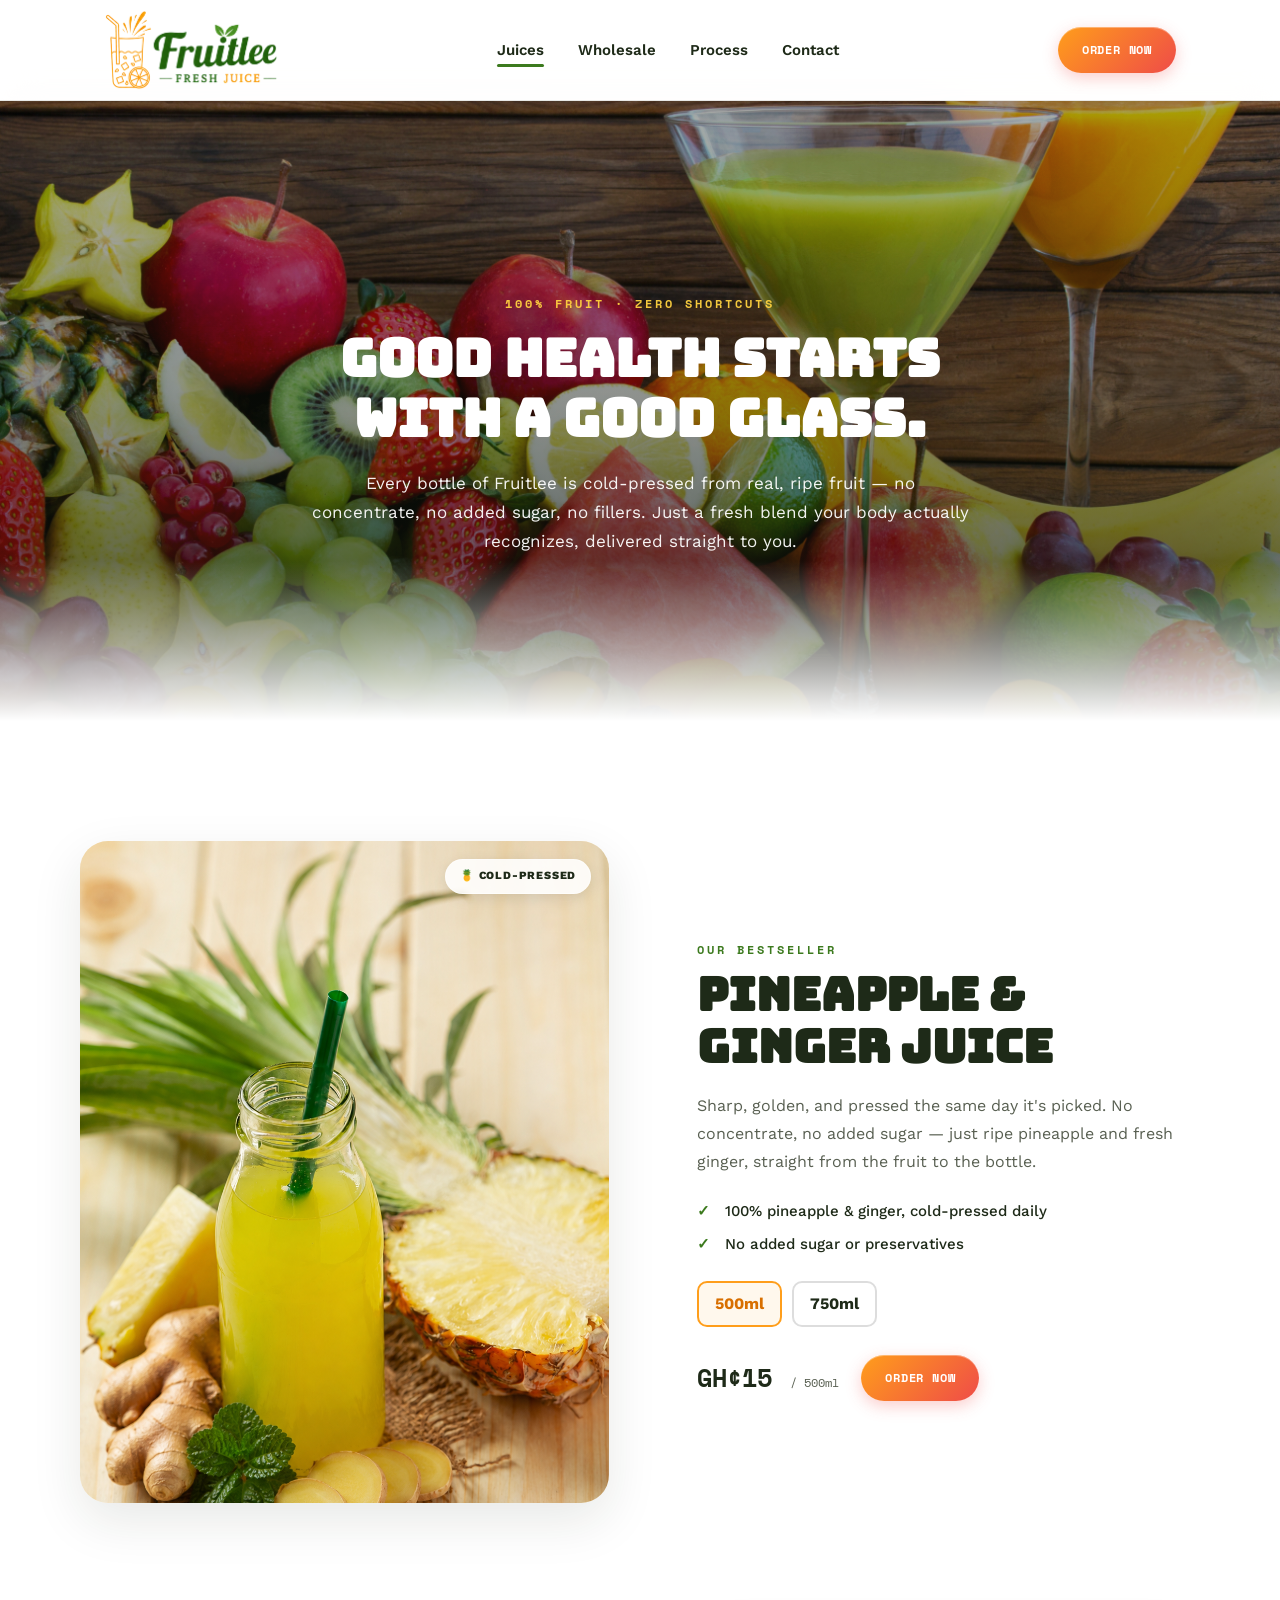
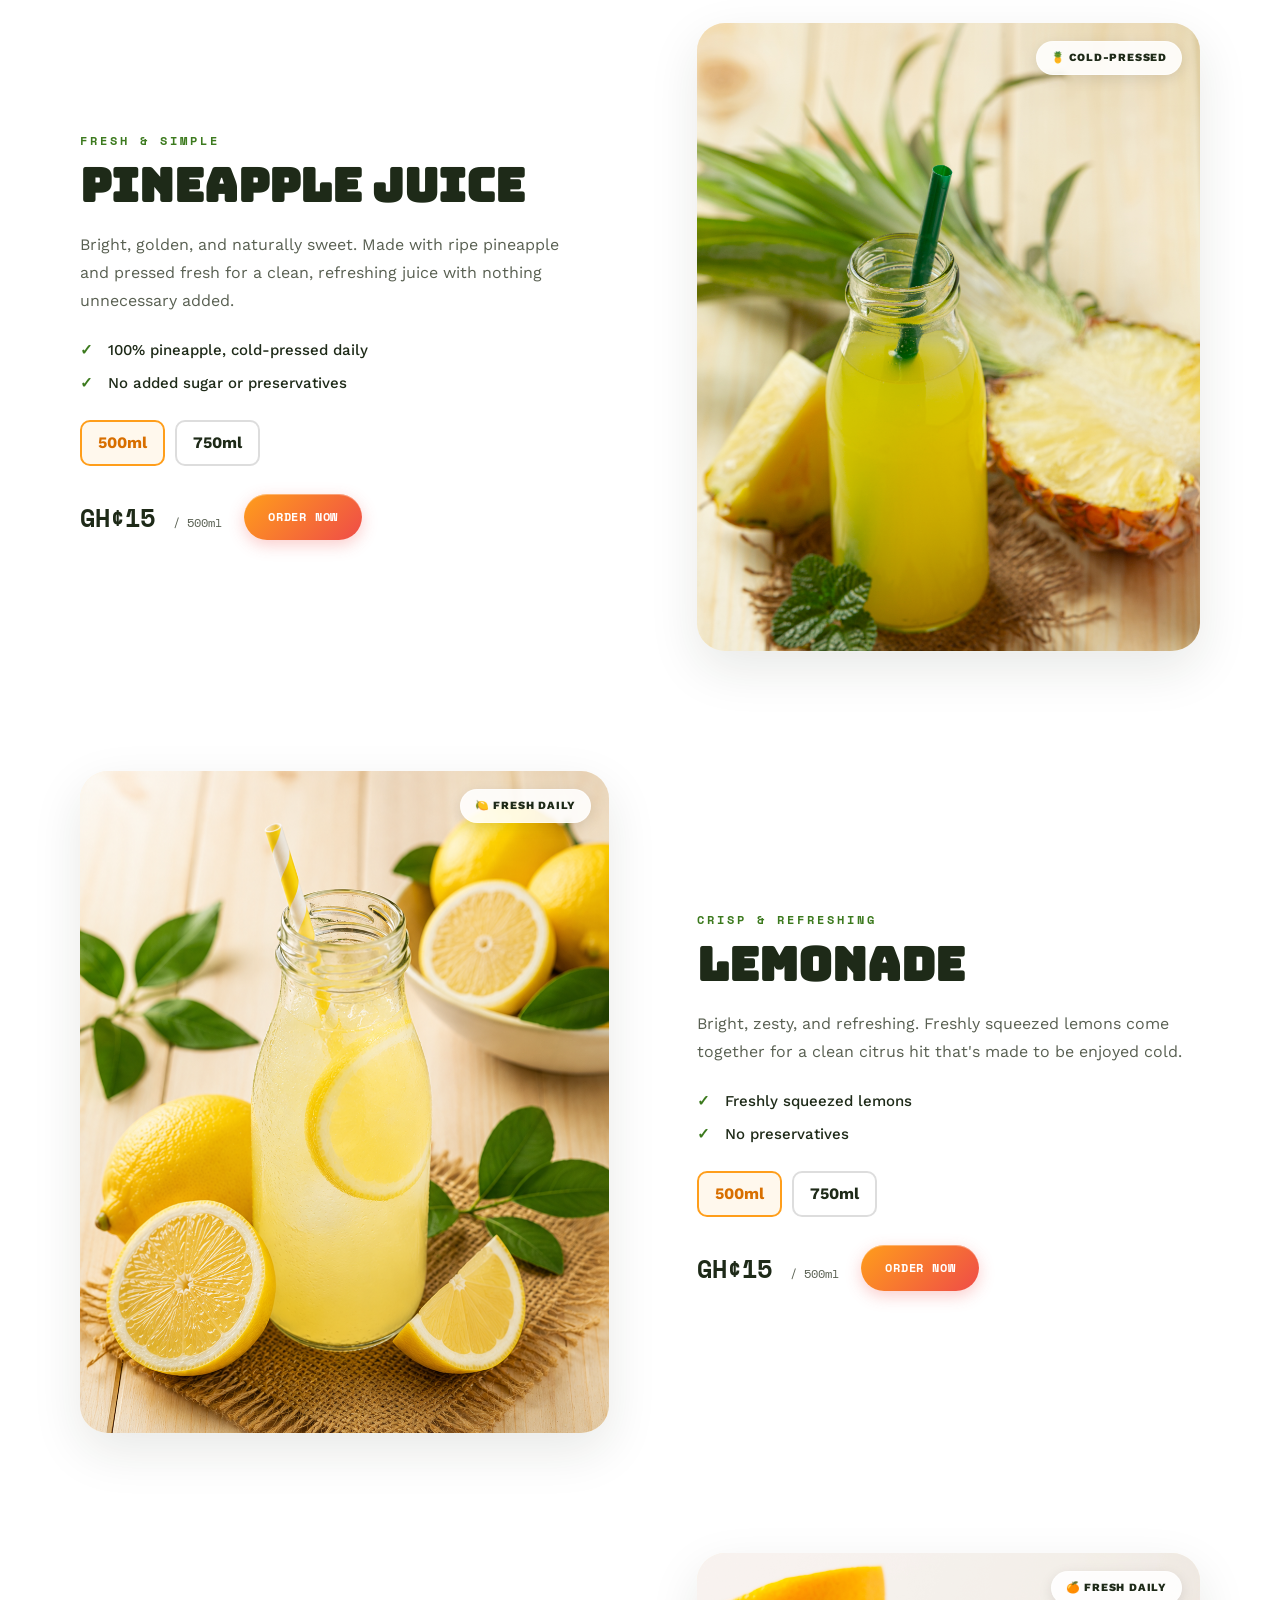
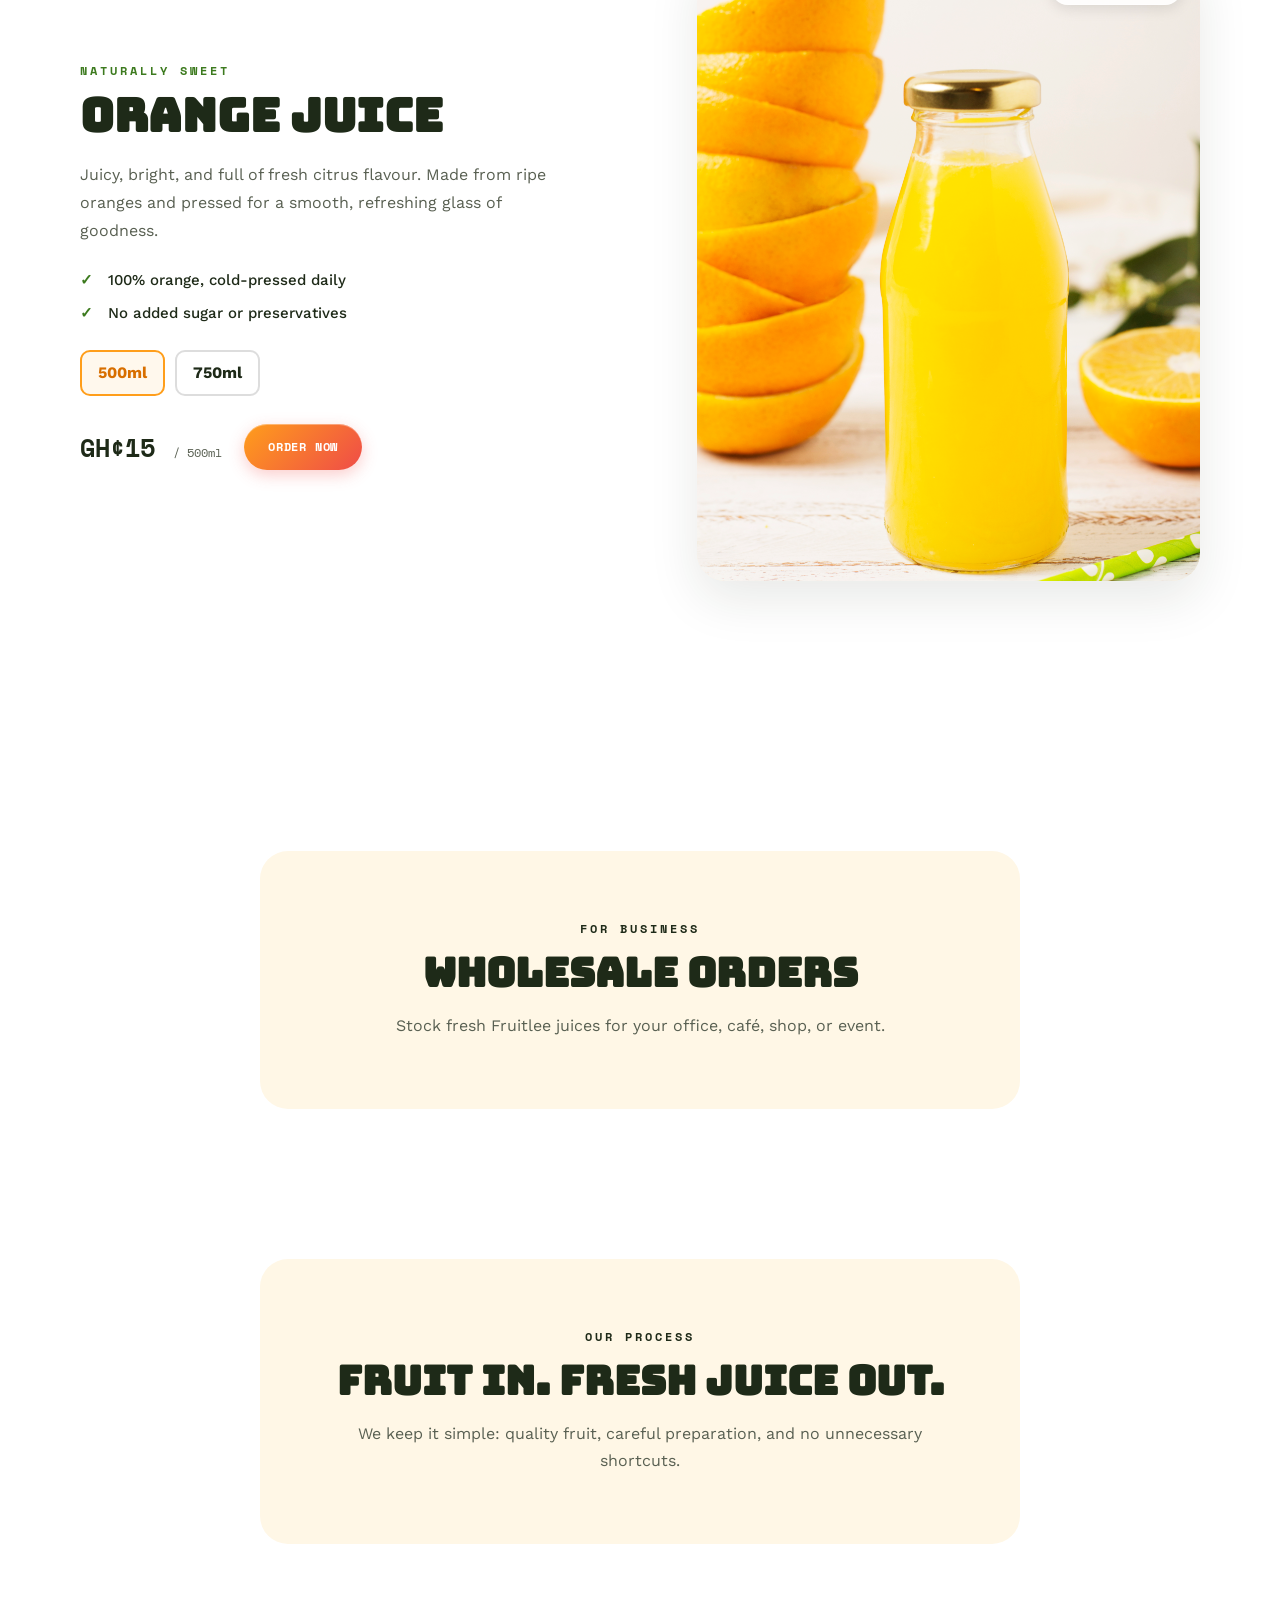
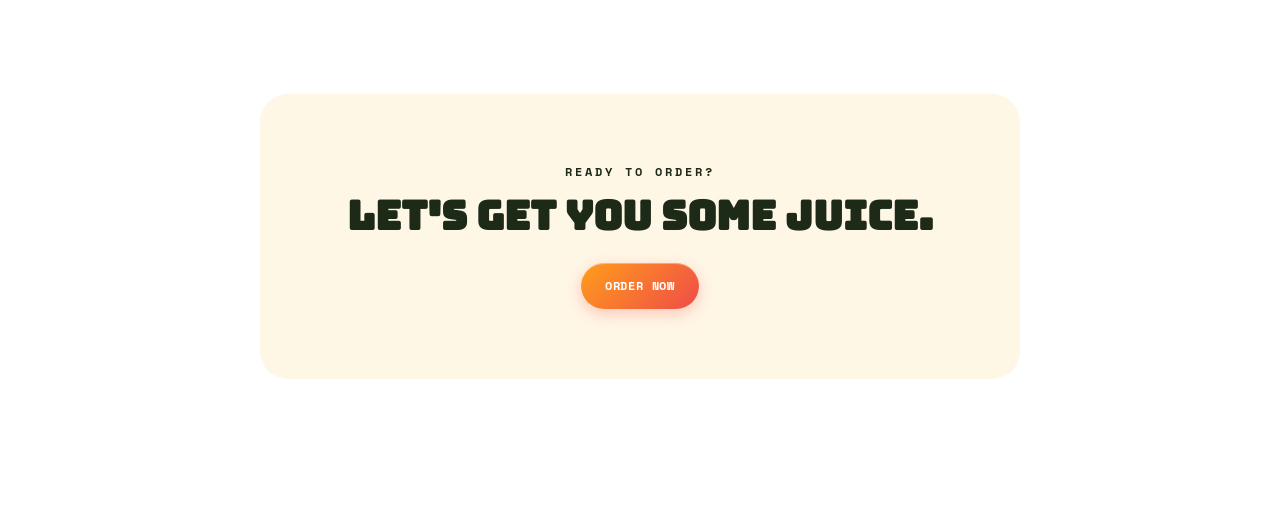
==== index.html @ a2b44c3c "Updated logo" ====
<!doctype html>
<html lang="en">
  <head>
    <meta charset="UTF-8" />
    <meta name="viewport" content="width=device-width, initial-scale=1.0" />
    <meta
      name="description"
      content="Fruitlee — fresh, cold-pressed fruit juices."
    />
    <title>Fruitlee Beverages LTD</title>

    <link rel="preconnect" href="https://fonts.googleapis.com" />
    <link rel="preconnect" href="https://fonts.gstatic.com" crossorigin />
    <link
      href="https://fonts.googleapis.com/css2?family=Bungee&family=Space+Mono:wght@400;700&family=Work+Sans:wght@400;500;600;700;800&display=swap"
      rel="stylesheet"
    />
    <link rel="stylesheet" href="css/styles.css" />
  </head>

  <body>
    <!-- Intro -->
    <div class="welcome-overlay" id="welcomeOverlay" aria-hidden="true">
      <div class="welcome-logo-wrap">
        <img src="IMAGES/fruitlee-logo.png" alt="Fruitlee" />
      </div>
    </div>

    <!-- Header -->
    <header class="site-header" id="siteHeader">
      <nav class="nav" aria-label="Main navigation">
        <a class="logo" href="/" aria-label="Fruitlee home">
          <img
            class="logo-img"
            src="IMAGES/fruitlee-logo.png"
            alt="Fruitlee"
          />
        </a>

        <div class="nav-links" id="navLinks">
          <a href="#juices" class="current">Juices</a>
          <a href="#wholesale">Wholesale</a>
          <a href="#process">Process</a>
          <a href="#contact">Contact</a>
        </div>

        <div class="nav-right">
          <button
            class="hamburger"
            id="hamburgerBtn"
            type="button"
            aria-label="Toggle menu"
            aria-controls="navLinks"
            aria-expanded="false"
          >
            <span></span>
            <span></span>
            <span></span>
          </button>

          <a href="#contact" class="btn">Order Now</a>
        </div>
      </nav>
    </header>

    <main>
      <!-- Hero -->
      <section class="hero" id="juices">
        <div class="hero-inner">
          <p class="eyebrow">100% Fruit · Zero Shortcuts</p>
          <h1>Good health starts with a good glass.</h1>
          <p>
            Every bottle of Fruitlee is cold-pressed from real, ripe fruit — no
            concentrate, no added sugar, no fillers. Just a fresh blend your
            body actually recognizes, delivered straight to you.
          </p>
        </div>
      </section>

      <!-- Products -->
      <section class="products" aria-label="Our juices">
        <article class="product-section">
          <div class="image-container">
            <span class="badge-coldpressed">🍍 COLD-PRESSED</span>
            <img
              src="IMAGES/Pineapple Ginger.png"
              alt="Pineapple and ginger juice"
            />
          </div>

          <div class="feature-text">
            <p class="eyebrow">Our Bestseller</p>
            <h2>Pineapple &amp; Ginger Juice</h2>
            <p class="desc">
              Sharp, golden, and pressed the same day it's picked. No
              concentrate, no added sugar — just ripe pineapple and fresh
              ginger, straight from the fruit to the bottle.
            </p>

            <ul class="feature-list">
              <li>100% pineapple &amp; ginger, cold-pressed daily</li>
              <li>No added sugar or preservatives</li>
            </ul>

            <div
              class="variant-selector"
              role="group"
              aria-label="Pineapple and ginger size"
            >
              <button
                class="size-btn active"
                type="button"
                data-size="500ml"
                aria-pressed="true"
              >
                500ml
              </button>
              <button
                class="size-btn"
                type="button"
                data-size="750ml"
                aria-pressed="false"
              >
                750ml
              </button>
            </div>

            <div class="feature-price-row">
              <p class="feature-price">GH₵15 <span>/ 500ml</span></p>
              <a href="#contact" class="btn">Order Now</a>
            </div>
          </div>
        </article>

        <article class="product-section product-section--reverse">
          <div class="image-container">
            <span class="badge-coldpressed">🍍 COLD-PRESSED</span>
            <img src="IMAGES/pineapple juice.jpg" alt="Fresh pineapple juice" />
          </div>

          <div class="feature-text">
            <p class="eyebrow">Fresh &amp; Simple</p>
            <h2>Pineapple Juice</h2>
            <p class="desc">
              Bright, golden, and naturally sweet. Made with ripe pineapple and
              pressed fresh for a clean, refreshing juice with nothing
              unnecessary added.
            </p>

            <ul class="feature-list">
              <li>100% pineapple, cold-pressed daily</li>
              <li>No added sugar or preservatives</li>
            </ul>

            <div
              class="variant-selector"
              role="group"
              aria-label="Pineapple juice size"
            >
              <button
                class="size-btn active"
                type="button"
                data-size="500ml"
                aria-pressed="true"
              >
                500ml
              </button>
              <button
                class="size-btn"
                type="button"
                data-size="750ml"
                aria-pressed="false"
              >
                750ml
              </button>
            </div>

            <div class="feature-price-row">
              <p class="feature-price">GH₵15 <span>/ 500ml</span></p>
              <a href="#contact" class="btn">Order Now</a>
            </div>
          </div>
        </article>

        <article class="product-section">
          <div class="image-container">
            <span class="badge-coldpressed">🍋 FRESH DAILY</span>
            <img src="IMAGES/lemon.png" alt="Fresh lemonade" />
          </div>

          <div class="feature-text">
            <p class="eyebrow">Crisp &amp; Refreshing</p>
            <h2>Lemonade</h2>
            <p class="desc">
              Bright, zesty, and refreshing. Freshly squeezed lemons come
              together for a clean citrus hit that's made to be enjoyed cold.
            </p>

            <ul class="feature-list">
              <li>Freshly squeezed lemons</li>
              <li>No preservatives</li>
            </ul>

            <div
              class="variant-selector"
              role="group"
              aria-label="Lemonade size"
            >
              <button
                class="size-btn active"
                type="button"
                data-size="500ml"
                aria-pressed="true"
              >
                500ml
              </button>
              <button
                class="size-btn"
                type="button"
                data-size="750ml"
                aria-pressed="false"
              >
                750ml
              </button>
            </div>

            <div class="feature-price-row">
              <p class="feature-price">GH₵15 <span>/ 500ml</span></p>
              <a href="#contact" class="btn">Order Now</a>
            </div>
          </div>
        </article>

        <article class="product-section product-section--reverse">
          <div class="image-container">
            <span class="badge-coldpressed">🍊 FRESH DAILY</span>
            <img src="IMAGES/orange juice.jpg" alt="Fresh orange juice" />
          </div>

          <div class="feature-text">
            <p class="eyebrow">Naturally Sweet</p>
            <h2>Orange Juice</h2>
            <p class="desc">
              Juicy, bright, and full of fresh citrus flavour. Made from ripe
              oranges and pressed for a smooth, refreshing glass of goodness.
            </p>

            <ul class="feature-list">
              <li>100% orange, cold-pressed daily</li>
              <li>No added sugar or preservatives</li>
            </ul>

            <div
              class="variant-selector"
              role="group"
              aria-label="Orange juice size"
            >
              <button
                class="size-btn active"
                type="button"
                data-size="500ml"
                aria-pressed="true"
              >
                500ml
              </button>
              <button
                class="size-btn"
                type="button"
                data-size="750ml"
                aria-pressed="false"
              >
                750ml
              </button>
            </div>

            <div class="feature-price-row">
              <p class="feature-price">GH₵15 <span>/ 500ml</span></p>
              <a href="#contact" class="btn">Order Now</a>
            </div>
          </div>
        </article>
      </section>

      <section class="simple-section" id="wholesale">
        <p class="eyebrow">For Business</p>
        <h2>Wholesale orders</h2>
        <p>
          Stock fresh Fruitlee juices for your office, café, shop, or event.
        </p>
      </section>

      <section class="simple-section" id="process">
        <p class="eyebrow">Our Process</p>
        <h2>Fruit in. Fresh juice out.</h2>
        <p>
          We keep it simple: quality fruit, careful preparation, and no
          unnecessary shortcuts.
        </p>
      </section>

      <section class="simple-section" id="contact">
        <p class="eyebrow">Ready to order?</p>
        <h2>Let's get you some juice.</h2>
        <a href="#" class="btn">Order Now</a>
      </section>
    </main>

    <script>
      (() => {
        const overlay = document.getElementById("welcomeOverlay");
        const header = document.getElementById("siteHeader");
        const hamburgerBtn = document.getElementById("hamburgerBtn");
        const navLinks = document.getElementById("navLinks");

        // Remove the intro overlay after its exit animation.
        overlay?.addEventListener("animationend", (event) => {
          if (event.animationName === "welcomeOverlayOut") {
            overlay.remove();
          }
        });

        // Header behaviour.
        const updateHeader = () => {
          const scrolled = window.scrollY > 8;
          header.classList.toggle("scrolled", scrolled);

          if (window.innerWidth <= 820) {
            const fadeDistance = 180;
            const minOpacity = 0.25;
            const ratio = Math.min(window.scrollY / fadeDistance, 1);
            header.style.opacity = String(1 - ratio * (1 - minOpacity));
          } else {
            header.style.opacity = "";
          }
        };

        window.addEventListener("scroll", updateHeader, { passive: true });
        window.addEventListener("resize", updateHeader);
        updateHeader();

        // Mobile navigation.
        hamburgerBtn?.addEventListener("click", () => {
          const isOpen = navLinks.classList.toggle("open");
          hamburgerBtn.classList.toggle("open", isOpen);
          hamburgerBtn.setAttribute("aria-expanded", String(isOpen));
        });

        navLinks?.querySelectorAll("a").forEach((link) => {
          link.addEventListener("click", () => {
            navLinks.classList.remove("open");
            hamburgerBtn.classList.remove("open");
            hamburgerBtn.setAttribute("aria-expanded", "false");
          });
        });

        // Size selectors work independently for each product.
        document.querySelectorAll(".product-section").forEach((product) => {
          const buttons = product.querySelectorAll(".size-btn");

          buttons.forEach((button) => {
            button.addEventListener("click", () => {
              buttons.forEach((item) => {
                item.classList.remove("active");
                item.setAttribute("aria-pressed", "false");
              });

              button.classList.add("active");
              button.setAttribute("aria-pressed", "true");
            });
          });
        });
      })();
    </script>
  </body>
</html>
---- css/styles.css ----
:root {
  --paper: #fff7e6;
  --ink: #1e2a18;
  --mango: #ff9e1b;
  --pineapple: #ffd23f;
  --watermelon: #ef4c48;
  --leaf: #3c7a1e;
  --cream: #fffdf7;
  --muted: #596052;
  --border: rgba(30, 42, 24, 0.1);
  --shadow: 0 18px 50px rgba(30, 42, 24, 0.1);
  --radius: 28px;
  --content-width: 1120px;
}

* {
  box-sizing: border-box;
  margin: 0;
  padding: 0;
}

html {
  scroll-behavior: smooth;
  scroll-padding-top: 90px;
}

body {
  min-width: 320px;
  font-family: "Work Sans", sans-serif;
  background: #fff;
  color: var(--ink);
  line-height: 1.5;
}

body,
button {
  -webkit-font-smoothing: antialiased;
}

img {
  max-width: 100%;
}

a {
  color: inherit;
  text-decoration: none;
}

button {
  font: inherit;
}

:focus-visible {
  outline: 3px solid var(--mango);
  outline-offset: 4px;
}

/* ---------- Header ---------- */

.site-header {
  position: sticky;
  top: 0;
  z-index: 50;
  background: rgba(255, 255, 255, 0.72);
  backdrop-filter: blur(20px) saturate(180%);
  -webkit-backdrop-filter: blur(20px) saturate(180%);
  border-bottom: 1px solid var(--border);
  box-shadow: 0 1px 20px rgba(30, 42, 24, 0.05);
  transition:
    background 0.3s ease,
    box-shadow 0.3s ease,
    opacity 0.25s ease;
}

.site-header.scrolled {
  background: rgba(255, 255, 255, 0.9);
  box-shadow: 0 6px 30px rgba(30, 42, 24, 0.1);
}

.nav {
  position: relative;
  display: flex;
  align-items: center;
  justify-content: space-between;
  width: min(100%, var(--content-width));
  min-height: 84px;
  margin: 0 auto;
  padding: 10px 24px;
}

.logo {
  display: flex;
  align-items: center;
  flex-shrink: 0;
}

.logo-img {
  display: block;
  width: auto;
  height: clamp(52px, 9vw, 80px);
}

.nav-links {
  display: flex;
  align-items: center;
  gap: 34px;
  font-size: 15px;
  font-weight: 600;
}

.nav-links a {
  position: relative;
  padding: 8px 0;
}

.nav-links a::after {
  content: "";
  position: absolute;
  right: 0;
  bottom: 2px;
  left: 0;
  width: 0;
  height: 3px;
  margin: auto;
  background: var(--mango);
  border-radius: 99px;
  transition: width 0.2s ease;
}

.nav-links a:hover::after,
.nav-links a.current::after {
  width: 100%;
}

.nav-links a.current::after {
  background: var(--leaf);
}

.nav-right {
  display: flex;
  align-items: center;
  gap: 16px;
}

/* ---------- Buttons ---------- */

.btn {
  display: inline-flex;
  align-items: center;
  justify-content: center;
  min-height: 46px;
  padding: 12px 24px;
  border: 0;
  border-radius: 999px;
  background: linear-gradient(135deg, var(--mango), var(--watermelon));
  color: #fff;
  font-family: "Space Mono", monospace;
  font-size: 12px;
  font-weight: 700;
  letter-spacing: 0.8px;
  text-transform: uppercase;
  box-shadow:
    0 5px 16px rgba(239, 76, 72, 0.28),
    inset 0 1px 0 rgba(255, 255, 255, 0.35);
  cursor: pointer;
  transition:
    transform 0.18s ease,
    box-shadow 0.18s ease,
    filter 0.18s ease;
}

.btn:hover {
  transform: translateY(-2px);
  box-shadow:
    0 9px 24px rgba(239, 76, 72, 0.35),
    inset 0 1px 0 rgba(255, 255, 255, 0.4);
  filter: brightness(1.04);
}

.btn:active {
  transform: translateY(0);
}

/* ---------- Hamburger ---------- */

.hamburger {
  display: none;
  width: 42px;
  height: 42px;
  align-items: center;
  justify-content: center;
  flex-direction: column;
  gap: 5px;
  padding: 6px;
  border: 0;
  background: transparent;
  cursor: pointer;
}

.hamburger span {
  width: 25px;
  height: 3px;
  background: var(--ink);
  border-radius: 99px;
  transition:
    transform 0.25s ease,
    opacity 0.25s ease;
}

.hamburger.open span:nth-child(1) {
  transform: translateY(8px) rotate(45deg);
}

.hamburger.open span:nth-child(2) {
  opacity: 0;
}

.hamburger.open span:nth-child(3) {
  transform: translateY(-8px) rotate(-45deg);
}

/* ---------- Hero ---------- */

.hero {
  position: relative;
  min-height: 620px;
  display: grid;
  place-items: center;
  overflow: hidden;
  text-align: center;

  background:
    linear-gradient(
      180deg,
      rgba(15, 20, 12, 0.35) 0%,
      rgba(15, 20, 12, 0.45) 45%,
      rgba(15, 20, 12, 0.78) 100%
    ),
    url("../IMAGES/Hero-Header-Wall.jpg") center / cover no-repeat;
}

.hero-inner {
  position: relative;
  z-index: 2;

  width: min(720px, 100%);
  padding: 120px 24px 90px;

  color: #fff;

  /* Keep the content visible */
  opacity: 1;
  transform: translateY(0);
}

.hero::after {
  content: "";
  position: absolute;
  inset: auto 0 0;
  height: 160px;
  background: linear-gradient(to bottom, transparent, #fff);
  pointer-events: none;
}

.eyebrow {
  font-family: "Space Mono", monospace;
  font-size: 12px;
  font-weight: 700;
  letter-spacing: 3px;
  line-height: 1.4;
  text-transform: uppercase;
}

.hero .eyebrow {
  color: var(--pineapple);
  opacity: 0.95;
}

.hero h1 {
  margin-top: 16px;
  font-family: "Bungee", sans-serif;
  font-size: clamp(32px, 5vw, 52px);
  line-height: 1.15;
  text-wrap: balance;
}

.hero p:not(.eyebrow) {
  max-width: 660px;
  margin: 20px auto 0;
  font-size: 17px;
  line-height: 1.7;
  opacity: 0.94;
}

/* ---------- Products ---------- */

.products {
  overflow: hidden;
}

.product-section {
  display: grid;
  grid-template-columns: minmax(0, 1fr) minmax(0, 0.95fr);
  align-items: center;
  gap: clamp(48px, 7vw, 88px);
  width: min(calc(100% - 48px), var(--content-width));
  margin: 120px auto;
}

.product-section--reverse .image-container {
  order: 2;
}

.product-section--reverse .feature-text {
  order: 1;
}

.image-container {
  position: relative;
  width: 100%;
  aspect-ratio: 4 / 5;
  overflow: hidden;
  border-radius: var(--radius);
  background: var(--paper);
  box-shadow: var(--shadow);
}

.image-container img {
  display: block;
  width: 100%;
  height: 100%;
  object-fit: cover;
  object-position: center;
  transition: transform 0.5s ease;
}

.image-container:hover img {
  transform: scale(1.025);
}

.badge-coldpressed {
  position: absolute;
  top: 18px;
  right: 18px;
  z-index: 1;
  padding: 8px 14px;
  border: 1px solid rgba(255, 255, 255, 0.5);
  border-radius: 999px;
  background: rgba(255, 255, 255, 0.88);
  color: var(--ink);
  font-size: 11px;
  font-weight: 800;
  letter-spacing: 0.8px;
  box-shadow: 0 4px 14px rgba(0, 0, 0, 0.1);
}

.feature-text {
  width: min(100%, 500px);
}

.feature-text .eyebrow {
  margin-bottom: 10px;
  color: var(--leaf);
}

.feature-text h2 {
  font-family: "Bungee", sans-serif;
  font-size: clamp(30px, 4vw, 46px);
  line-height: 1.12;
  text-wrap: balance;
}

.feature-text .desc {
  max-width: 500px;
  margin-top: 20px;
  color: var(--muted);
  font-size: 16px;
  line-height: 1.75;
}

.feature-list {
  display: grid;
  gap: 10px;
  margin-top: 24px;
  list-style: none;
}

.feature-list li {
  position: relative;
  padding-left: 28px;
  font-size: 15px;
  font-weight: 500;
}

.feature-list li::before {
  content: "✓";
  position: absolute;
  top: 0;
  left: 0;
  color: var(--leaf);
  font-weight: 800;
}

.variant-selector {
  display: flex;
  gap: 10px;
  margin-top: 26px;
}

.size-btn {
  min-width: 82px;
  padding: 9px 16px;
  border: 2px solid #ddd;
  border-radius: 10px;
  background: #fff;
  color: var(--ink);
  font-weight: 700;
  cursor: pointer;
  transition:
    border-color 0.2s ease,
    color 0.2s ease,
    background 0.2s ease,
    transform 0.2s ease;
}

.size-btn:hover {
  transform: translateY(-1px);
  border-color: var(--mango);
}

.size-btn.active {
  border-color: var(--mango);
  background: #fff8ed;
  color: #d86f00;
}

.feature-price-row {
  display: flex;
  align-items: center;
  gap: 22px;
  margin-top: 28px;
}

.feature-price {
  font-family: "Space Mono", monospace;
  font-size: 25px;
  font-weight: 700;
  white-space: nowrap;
}

.feature-price span {
  margin-left: 3px;
  color: var(--muted);
  font-size: 12px;
  font-weight: 400;
}

/* ---------- Secondary sections ---------- */

.simple-section {
  width: min(calc(100% - 48px), 760px);
  margin: 150px auto;
  padding: 70px 40px;
  border-radius: var(--radius);
  background: var(--paper);
  text-align: center;
}

.simple-section h2 {
  margin-top: 12px;
  font-family: "Bungee", sans-serif;
  font-size: clamp(28px, 4vw, 40px);
  line-height: 1.15;
}

.simple-section p:not(.eyebrow) {
  max-width: 600px;
  margin: 16px auto 0;
  color: var(--muted);
  line-height: 1.7;
}

.simple-section .btn {
  margin-top: 24px;
}

/* ---------- Intro animation ---------- */

.welcome-overlay {
  position: fixed;
  inset: 0;
  z-index: 9999;
  display: grid;
  place-items: center;
  background: var(--paper);
  animation: welcomeOverlayOut 0.9s ease 2.4s forwards;
}

.welcome-logo-wrap img {
  display: block;
  width: auto;
  height: 110px;
  opacity: 0;
  transform: scale(0.86);
  animation: welcomeLogoIn 1.3s cubic-bezier(0.22, 0.8, 0.25, 1) forwards;
}

@keyframes welcomeLogoIn {
  to {
    opacity: 1;
    transform: scale(1);
  }
}

@keyframes welcomeOverlayOut {
  to {
    opacity: 0;
    visibility: hidden;
  }
}

/* ---------- Responsive ---------- */

@media (max-width: 820px) {
  .site-header,
  .site-header.scrolled {
    position: fixed;
    inset: 0 0 auto;
    background: transparent;
    backdrop-filter: none;
    -webkit-backdrop-filter: none;
    border-bottom: 0;
    box-shadow: none;
  }

  .nav {
    min-height: 88px;
    justify-content: flex-end;
    padding: 10px 20px;
  }

  .logo {
    position: absolute;
    top: 50%;
    left: 50%;
    max-width: calc(100% - 130px);
    transform: translate(-50%, -50%);
  }

  .logo-img {
    max-width: 100%;
    height: 84px;
  }

  .nav-links {
    position: absolute;
    top: 100%;
    right: 0;
    left: 0;
    display: none;
    flex-direction: column;
    align-items: flex-start;
    gap: 4px;
    padding: 18px 24px 24px;
    background: rgba(255, 255, 255, 0.94);
    backdrop-filter: blur(18px) saturate(180%);
    -webkit-backdrop-filter: blur(18px) saturate(180%);
    border-bottom: 1px solid var(--border);
    box-shadow: 0 12px 30px rgba(30, 42, 24, 0.1);
  }

  .nav-links.open {
    display: flex;
  }

  .nav-links a {
    width: 100%;
    padding: 10px 0;
  }

  .nav-links a::after {
    right: auto;
    left: 0;
    margin: 0;
  }

  .hamburger {
    display: flex;
  }

  .hamburger span {
    background: #fff;
    box-shadow: 0 1px 3px rgba(0, 0, 0, 0.35);
  }

  .hamburger.open span,
  .site-header.scrolled .hamburger span {
    background: var(--ink);
    box-shadow: none;
  }

  .nav-right > .btn {
    display: none;
  }

  .hero {
    min-height: 600px;
  }

  .hero-inner {
    padding: 150px 24px 90px;
  }

  .product-section,
  .product-section--reverse {
    grid-template-columns: 1fr;
    gap: 34px;
    width: min(calc(100% - 40px), 620px);
    margin: 90px auto;
    text-align: center;
  }

  .product-section--reverse .image-container,
  .product-section--reverse .feature-text {
    order: initial;
  }

  .feature-text {
    width: 100%;
    margin: 0 auto;
  }

  .feature-text .desc {
    margin-right: auto;
    margin-left: auto;
  }

  .feature-list {
    width: fit-content;
    margin-right: auto;
    margin-left: auto;
    text-align: left;
  }

  .variant-selector,
  .feature-price-row {
    justify-content: center;
  }

  .simple-section {
    width: min(calc(100% - 40px), 620px);
    margin: 100px auto;
  }
}

@media (max-width: 480px) {
  .nav {
    min-height: 80px;
    padding: 8px 14px;
  }

  .logo {
    max-width: calc(100% - 100px);
  }

  .logo-img {
    height: 70px;
  }

  .hero {
    min-height: 560px;
  }

  .hero-inner {
    padding: 130px 20px 80px;
  }

  .hero h1 {
    font-size: 30px;
  }

  .hero p:not(.eyebrow) {
    font-size: 16px;
  }

  .product-section,
  .product-section--reverse {
    width: min(calc(100% - 32px), 620px);
    margin: 72px auto;
  }

  .image-container {
    border-radius: 22px;
  }

  .badge-coldpressed {
    top: 12px;
    right: 12px;
    padding: 7px 10px;
    font-size: 10px;
  }

  .feature-text h2 {
    font-size: 30px;
  }

  .feature-price-row {
    flex-wrap: wrap;
  }

  .simple-section {
    width: calc(100% - 32px);
    margin: 80px auto;
    padding: 50px 24px;
  }

  .welcome-logo-wrap img {
    height: 84px;
  }
}

/* Respect users who prefer reduced motion. */
@media (prefers-reduced-motion: reduce) {
  html {
    scroll-behavior: auto;
  }

  .welcome-overlay {
    display: none;
  }

  .hero-inner {
    animation: none;
    opacity: 1;
    transform: none;
  }

  .image-container img,
  .btn,
  .size-btn {
    transition: none;
  }
}
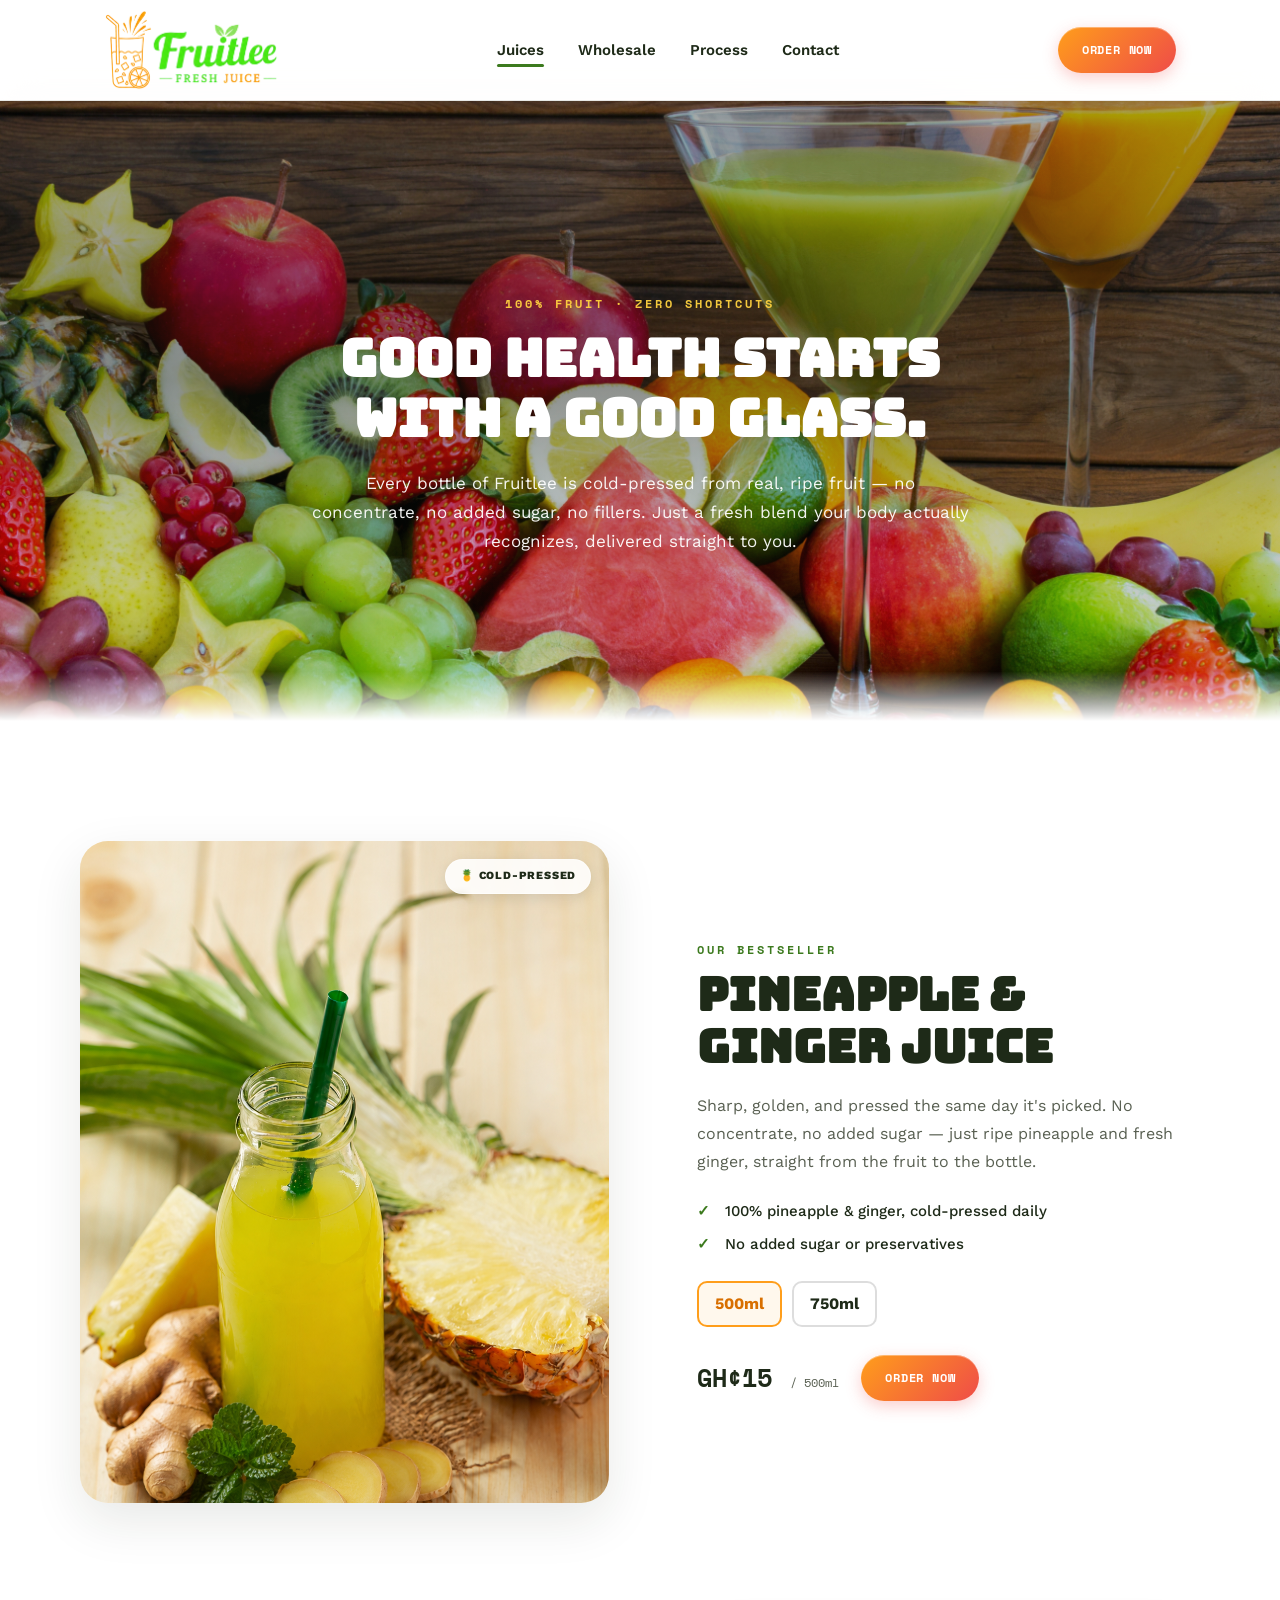
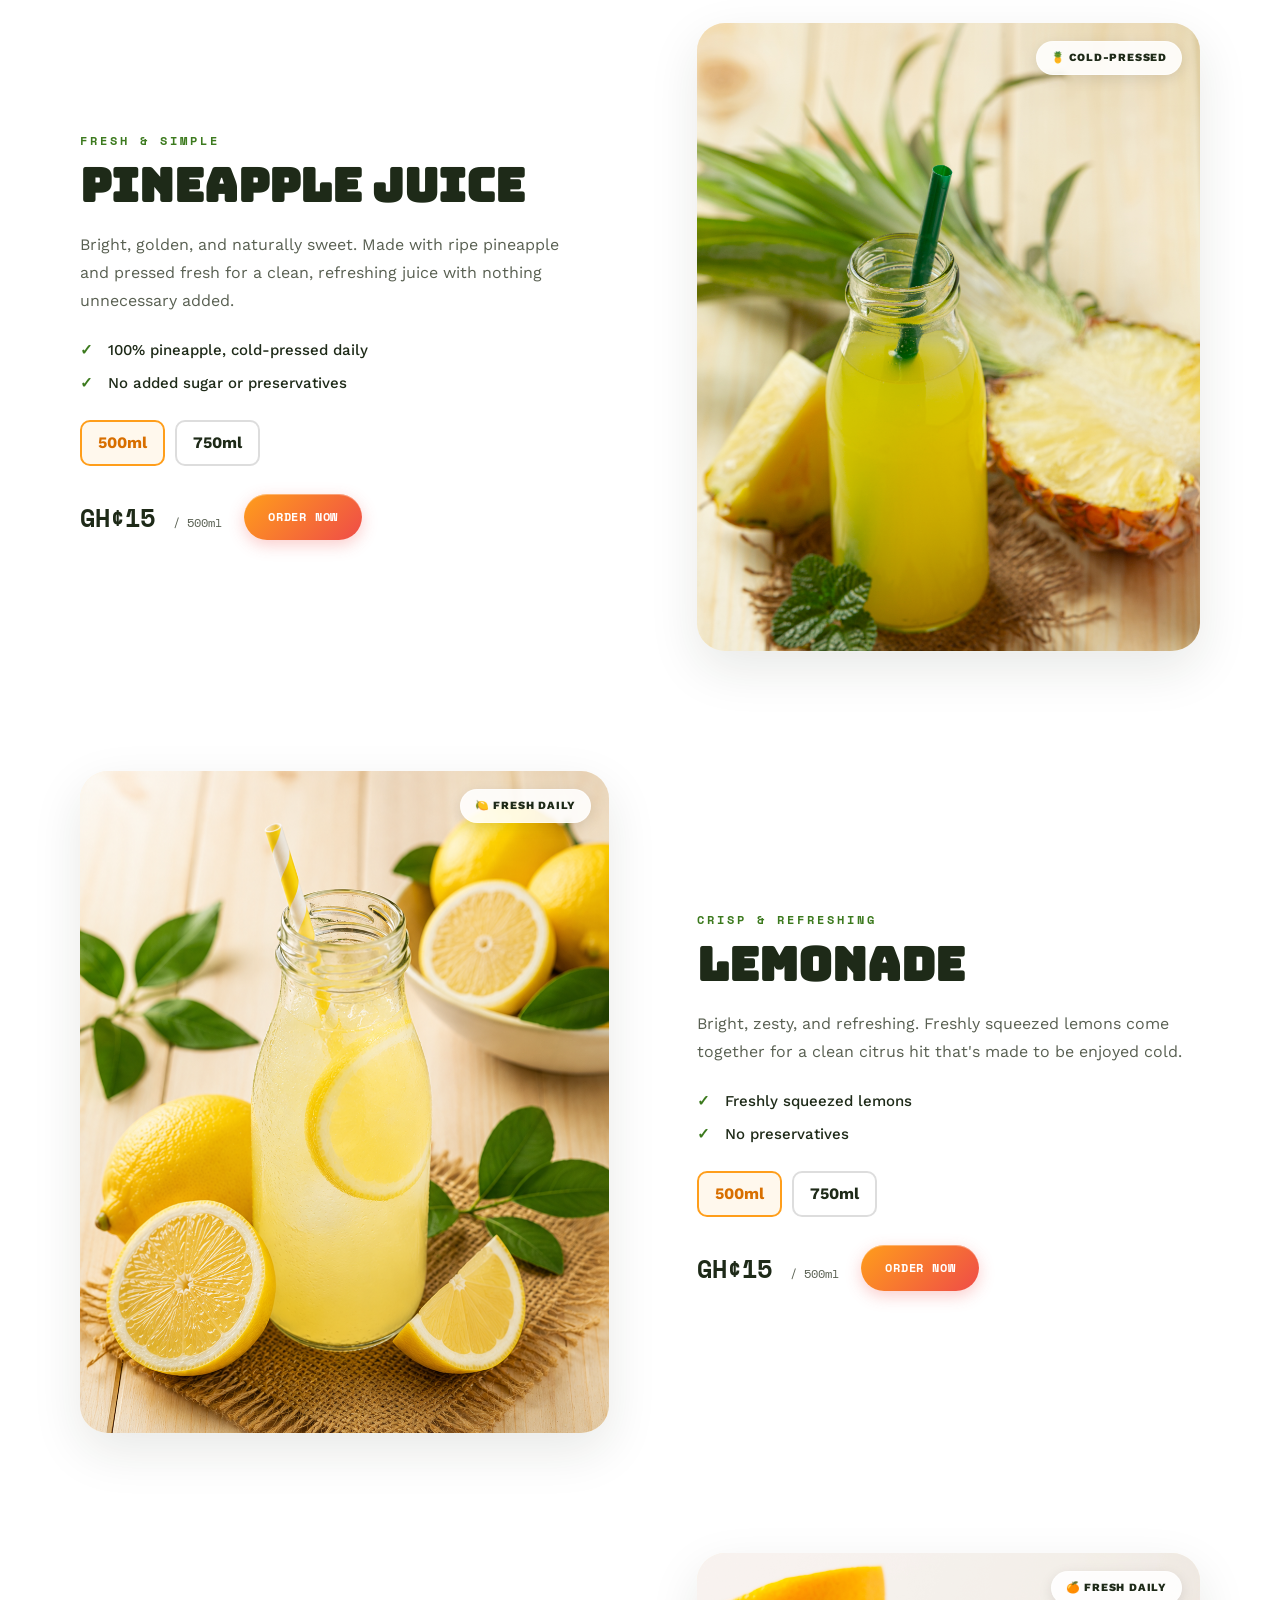
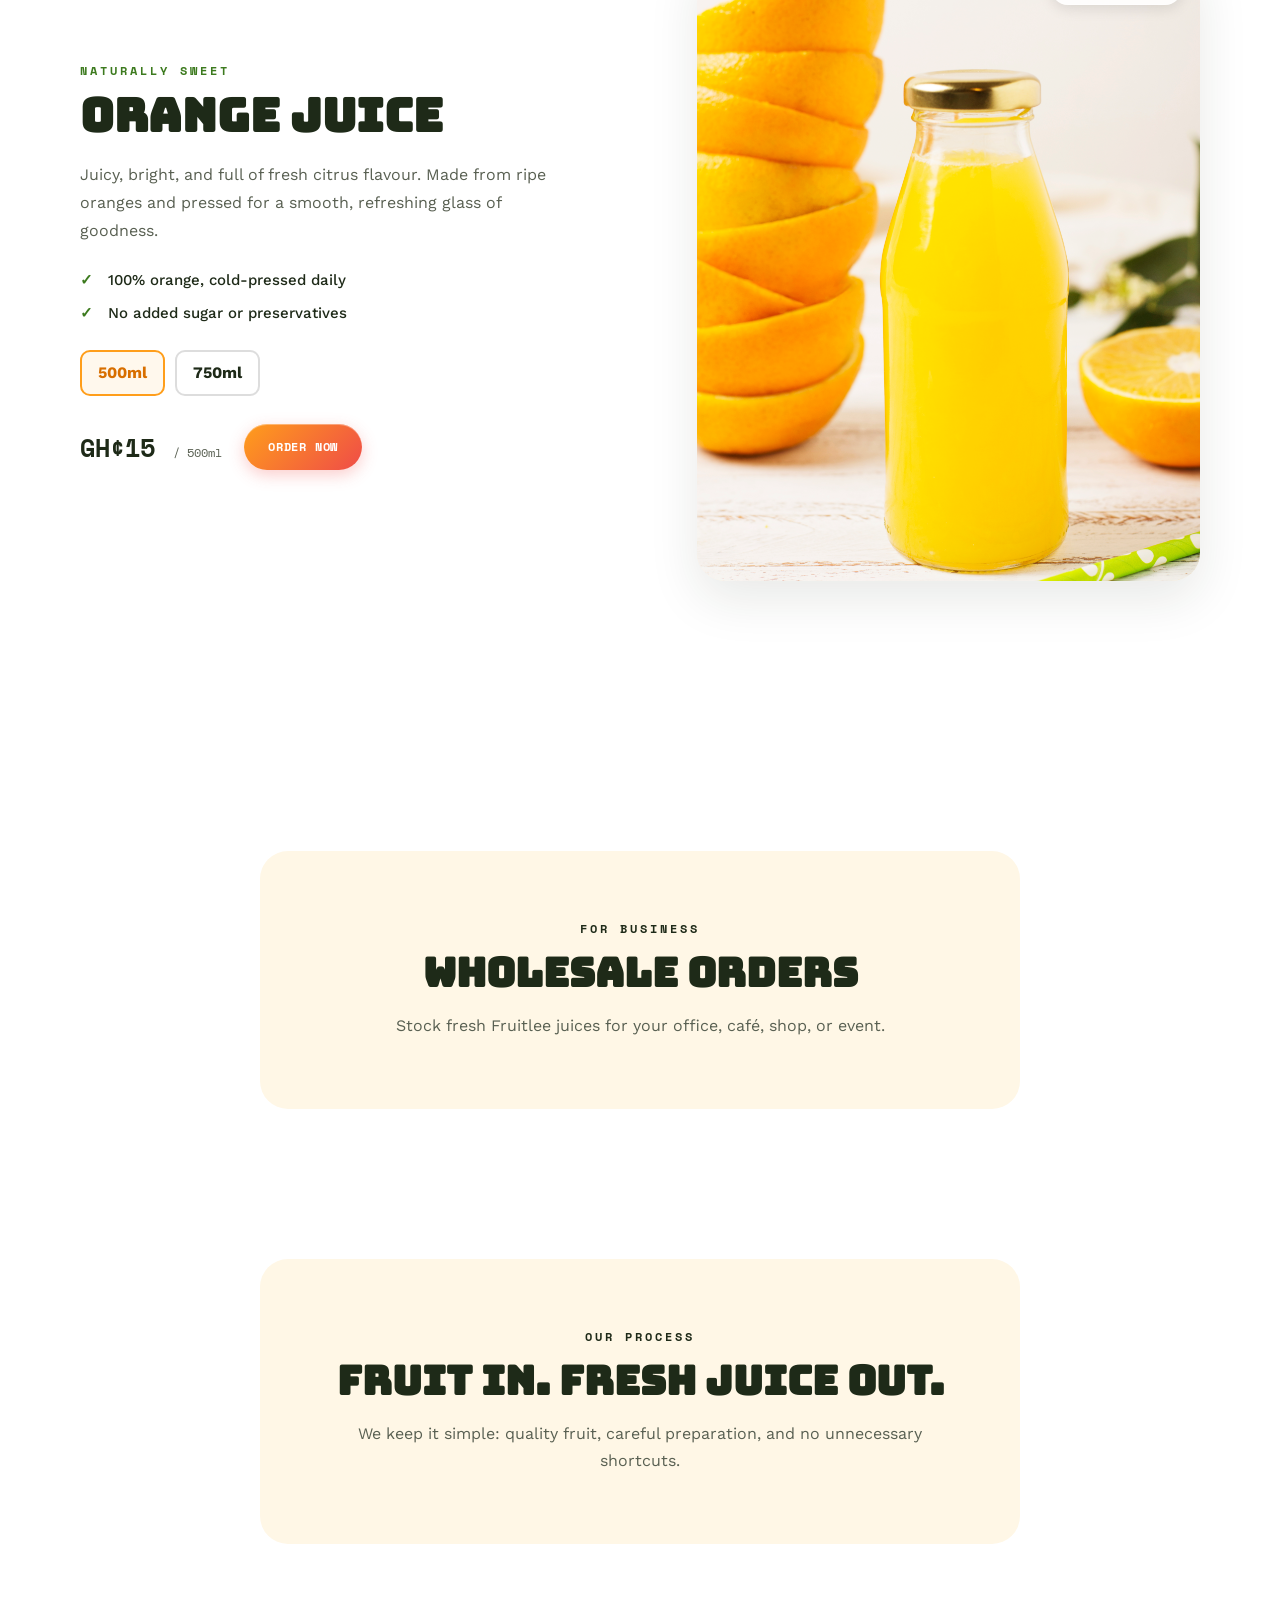
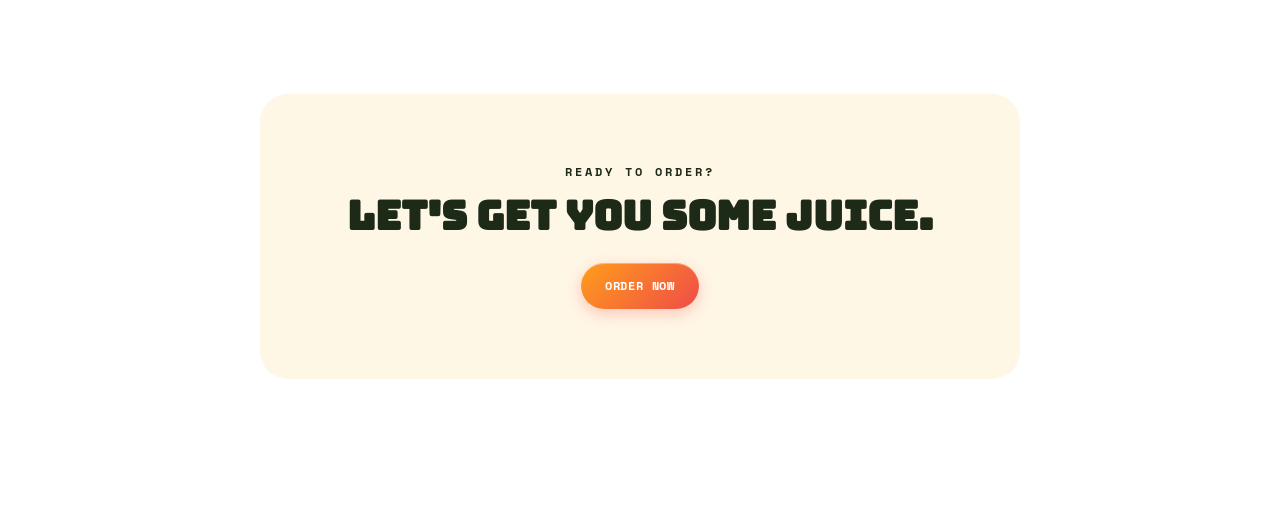
==== commit 89454201: "Cleaned up website files" ====
--- a/index.html
+++ b/index.html
@@ -32,7 +32,7 @@
         <a class="logo" href="/" aria-label="Fruitlee home">
           <img
             class="logo-img"
-            src="IMAGES/fruitlee-logo.png"
+            src="IMAGES/fruitlee-logo 2.png"
             alt="Fruitlee"
           />
         </a>
--- a/css/styles.css
+++ b/css/styles.css
@@ -233,10 +233,12 @@
     linear-gradient(
       180deg,
       rgba(15, 20, 12, 0.35) 0%,
-      rgba(15, 20, 12, 0.45) 45%,
-      rgba(15, 20, 12, 0.78) 100%
+      rgba(15, 20, 12, 0.48) 45%,
+      rgba(15, 20, 12, 0.25) 68%,
+      rgba(15, 20, 12, 0.18) 100%
     ),
-    url("../IMAGES/Hero-Header-Wall.jpg") center / cover no-repeat;
+    url("../IMAGES/Hero-Header-Wall.jpg") 65% center / cover no-repeat;
+    background-color: #4a3728; /* matches the wood plank tone, fills the letterbox gaps */
 }
 
 .hero-inner {
@@ -257,8 +259,13 @@
   content: "";
   position: absolute;
   inset: auto 0 0;
-  height: 160px;
-  background: linear-gradient(to bottom, transparent, #fff);
+  height: 110px;
+  background: linear-gradient(
+    to bottom,
+    transparent 0%,
+    transparent 55%,
+    #fff 100%
+  );
   pointer-events: none;
 }
 
@@ -605,6 +612,7 @@
 
   .hero {
     min-height: 600px;
+    background-position: 80% center;   /* ← add this line */
   }
 
   .hero-inner {
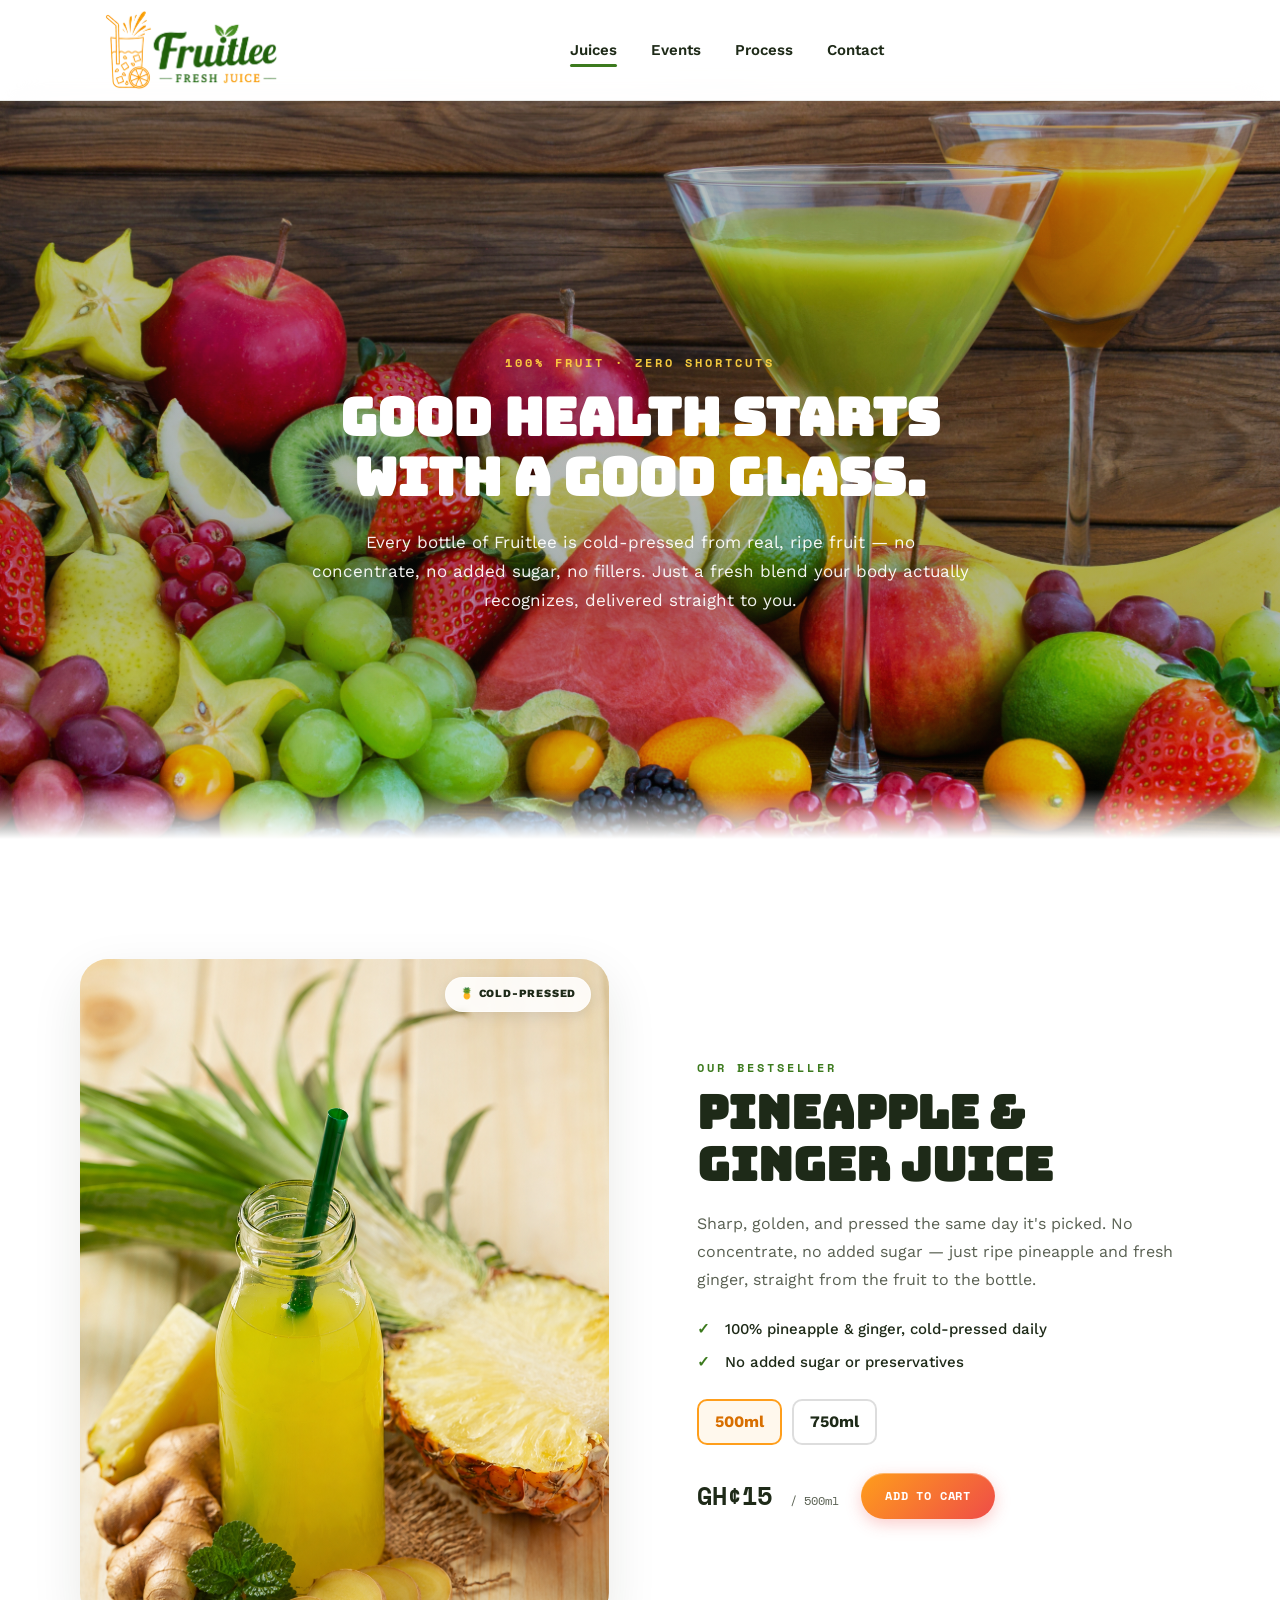
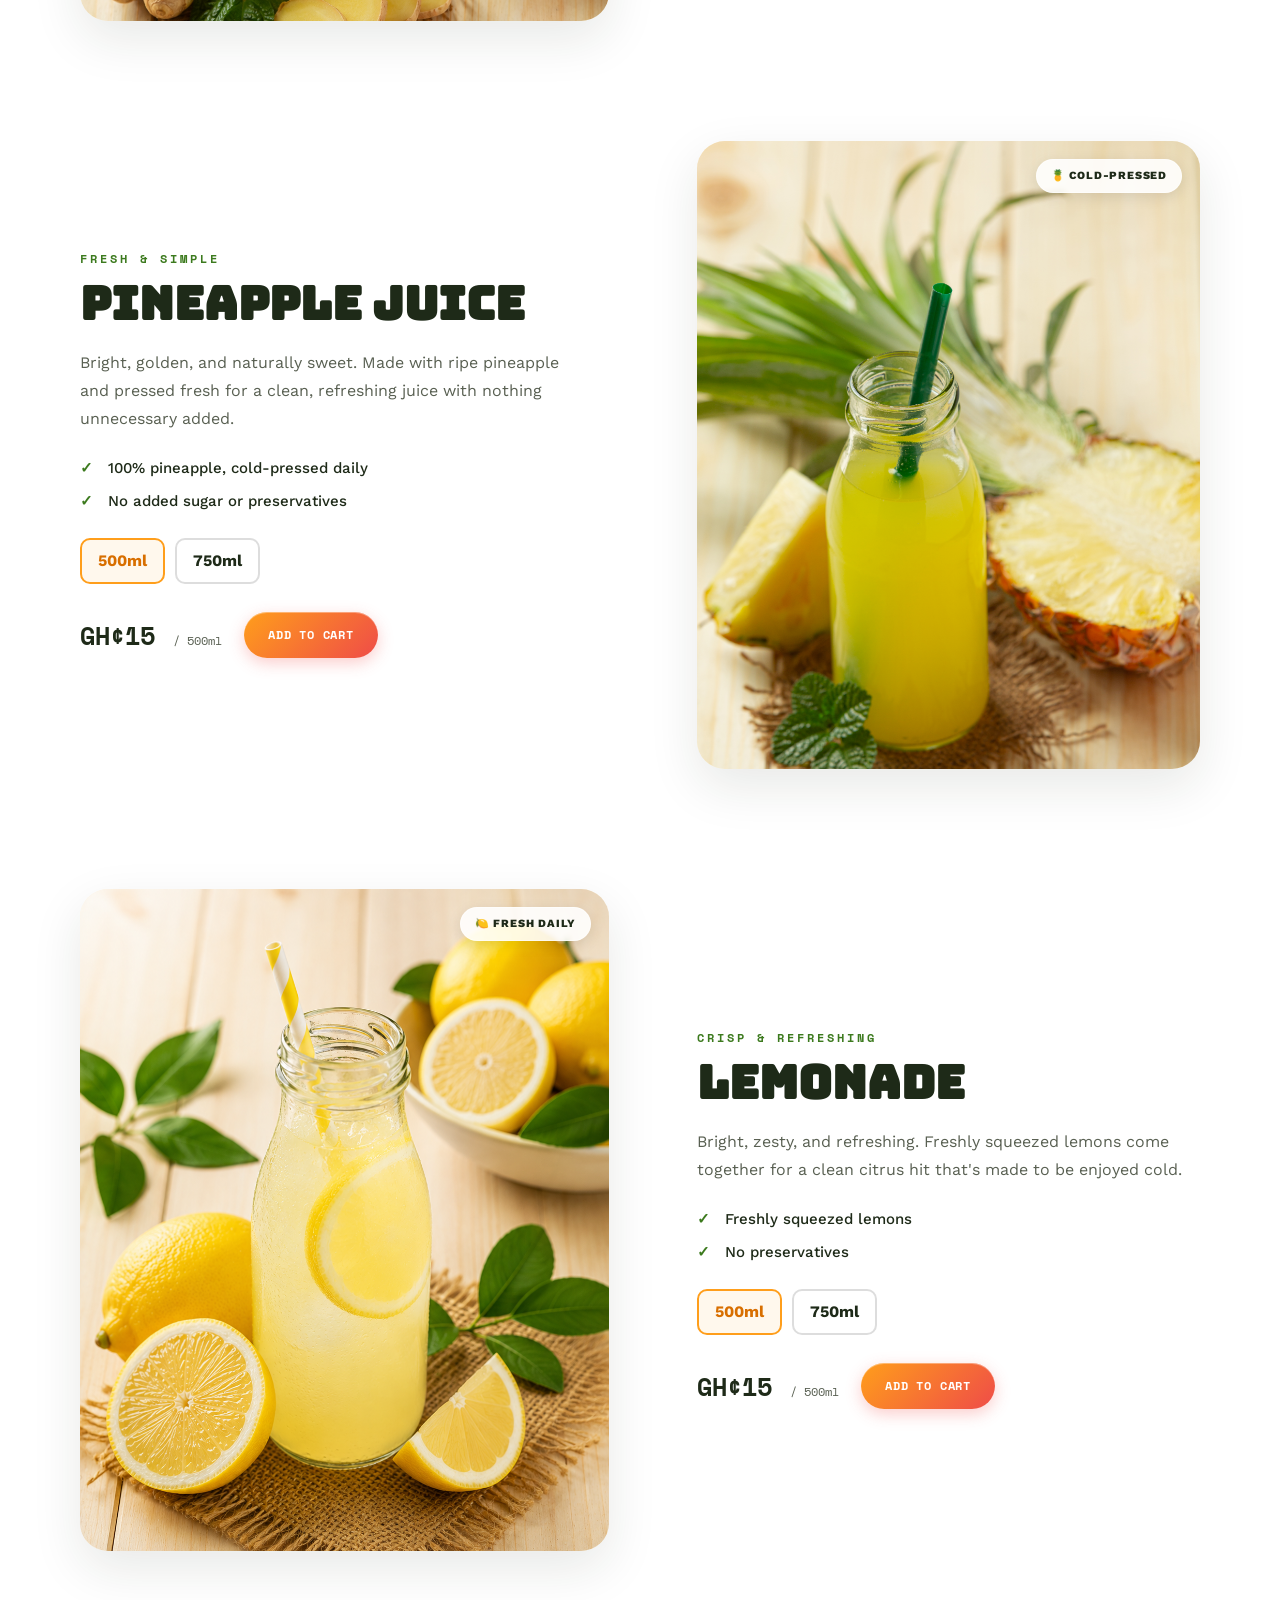
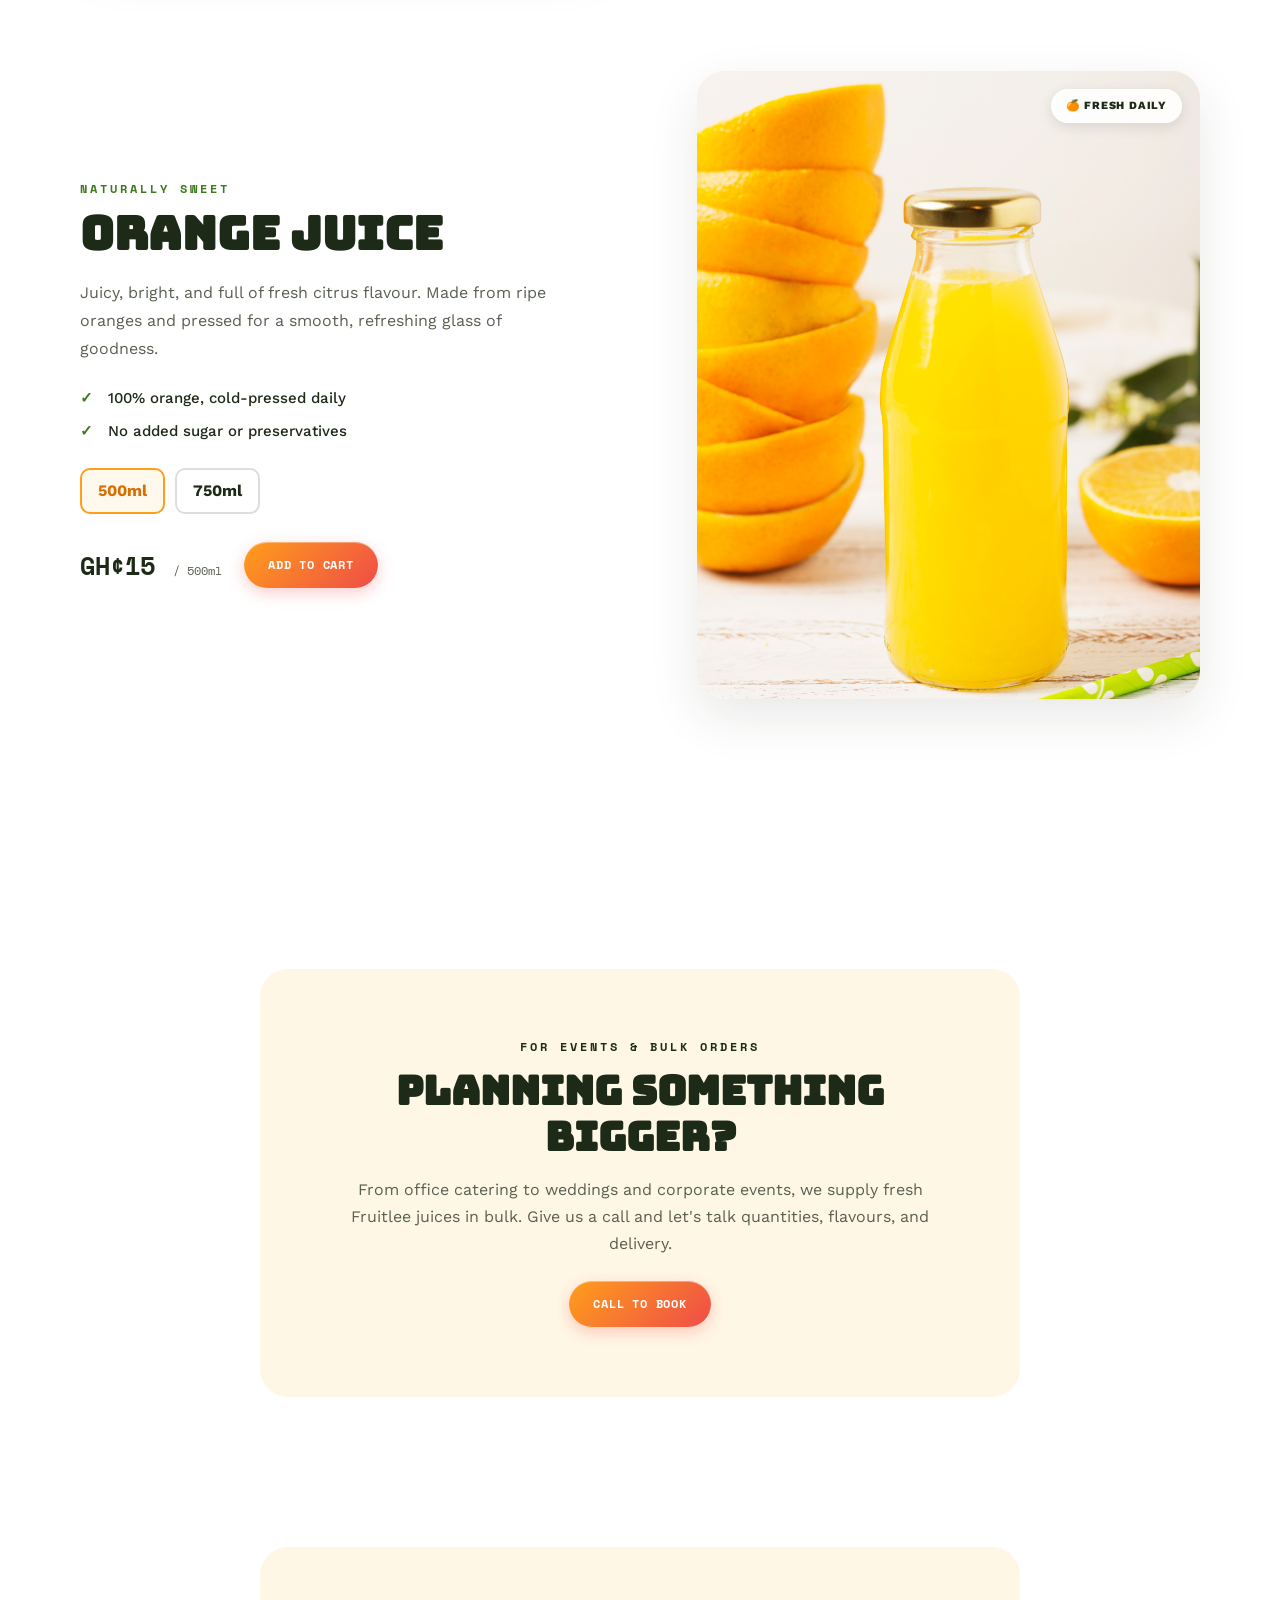
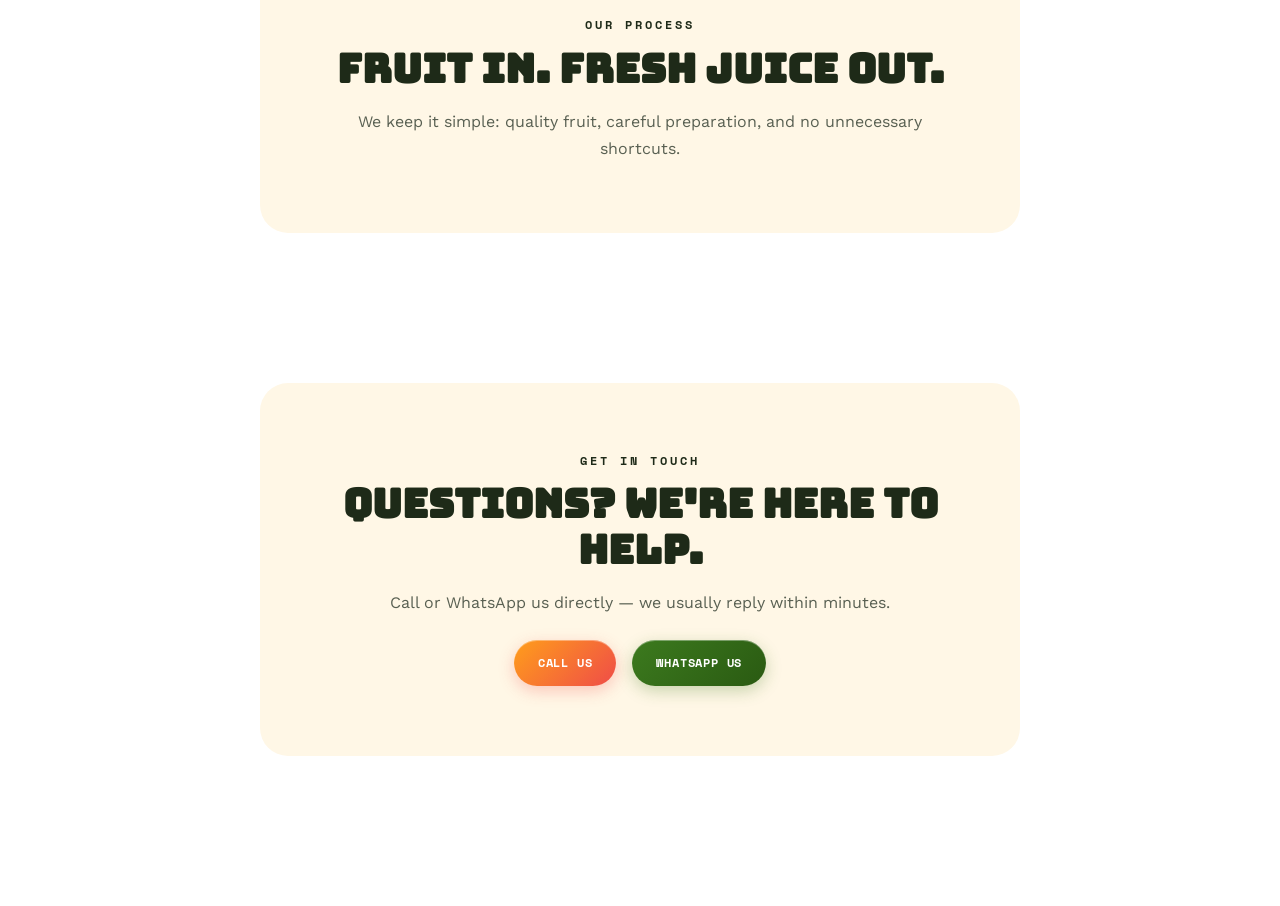
==== commit f7d44819: "Additional Pages" ====
--- a/index.html
+++ b/index.html
@@ -19,6 +19,14 @@
   </head>
 
   <body>
+    <script>
+      if (sessionStorage.getItem("fruitleeVisited")) {
+        document.documentElement.classList.add("no-welcome");
+      } else {
+        sessionStorage.setItem("fruitleeVisited", "true");
+      }
+    </script>
+
     <!-- Intro -->
     <div class="welcome-overlay" id="welcomeOverlay" aria-hidden="true">
       <div class="welcome-logo-wrap">
@@ -32,14 +40,14 @@
         <a class="logo" href="/" aria-label="Fruitlee home">
           <img
             class="logo-img"
-            src="IMAGES/fruitlee-logo 2.png"
+            src="IMAGES/fruitlee-logo.png"
             alt="Fruitlee"
           />
         </a>
 
         <div class="nav-links" id="navLinks">
           <a href="#juices" class="current">Juices</a>
-          <a href="#wholesale">Wholesale</a>
+          <a href="#events">Events</a>
           <a href="#process">Process</a>
           <a href="#contact">Contact</a>
         </div>
@@ -57,8 +65,6 @@
             <span></span>
             <span></span>
           </button>
-
-          <a href="#contact" class="btn">Order Now</a>
         </div>
       </nav>
     </header>
@@ -79,7 +85,7 @@
 
       <!-- Products -->
       <section class="products" aria-label="Our juices">
-        <article class="product-section">
+        <article class="product-section" data-product-name="Pineapple &amp; Ginger Juice" data-emoji="🍍">
           <div class="image-container">
             <span class="badge-coldpressed">🍍 COLD-PRESSED</span>
             <img
@@ -111,6 +117,7 @@
                 class="size-btn active"
                 type="button"
                 data-size="500ml"
+                data-price="15"
                 aria-pressed="true"
               >
                 500ml
@@ -119,6 +126,7 @@
                 class="size-btn"
                 type="button"
                 data-size="750ml"
+                data-price="20"
                 aria-pressed="false"
               >
                 750ml
@@ -127,12 +135,14 @@
 
             <div class="feature-price-row">
               <p class="feature-price">GH₵15 <span>/ 500ml</span></p>
-              <a href="#contact" class="btn">Order Now</a>
+              <button type="button" class="btn add-to-cart-btn" data-price="15">
+                Add to cart
+              </button>
             </div>
           </div>
         </article>
 
-        <article class="product-section product-section--reverse">
+        <article class="product-section product-section--reverse" data-product-name="Pineapple Juice" data-emoji="🍍">
           <div class="image-container">
             <span class="badge-coldpressed">🍍 COLD-PRESSED</span>
             <img src="IMAGES/pineapple juice.jpg" alt="Fresh pineapple juice" />
@@ -161,6 +171,7 @@
                 class="size-btn active"
                 type="button"
                 data-size="500ml"
+                data-price="15"
                 aria-pressed="true"
               >
                 500ml
@@ -169,6 +180,7 @@
                 class="size-btn"
                 type="button"
                 data-size="750ml"
+                data-price="20"
                 aria-pressed="false"
               >
                 750ml
@@ -177,12 +189,14 @@
 
             <div class="feature-price-row">
               <p class="feature-price">GH₵15 <span>/ 500ml</span></p>
-              <a href="#contact" class="btn">Order Now</a>
+              <button type="button" class="btn add-to-cart-btn" data-price="15">
+                Add to cart
+              </button>
             </div>
           </div>
         </article>
 
-        <article class="product-section">
+        <article class="product-section" data-product-name="Lemonade" data-emoji="🍋">
           <div class="image-container">
             <span class="badge-coldpressed">🍋 FRESH DAILY</span>
             <img src="IMAGES/lemon.png" alt="Fresh lemonade" />
@@ -210,6 +224,7 @@
                 class="size-btn active"
                 type="button"
                 data-size="500ml"
+                data-price="15"
                 aria-pressed="true"
               >
                 500ml
@@ -218,6 +233,7 @@
                 class="size-btn"
                 type="button"
                 data-size="750ml"
+                data-price="20"
                 aria-pressed="false"
               >
                 750ml
@@ -226,12 +242,14 @@
 
             <div class="feature-price-row">
               <p class="feature-price">GH₵15 <span>/ 500ml</span></p>
-              <a href="#contact" class="btn">Order Now</a>
+              <button type="button" class="btn add-to-cart-btn" data-price="15">
+                Add to cart
+              </button>
             </div>
           </div>
         </article>
 
-        <article class="product-section product-section--reverse">
+        <article class="product-section product-section--reverse" data-product-name="Orange Juice" data-emoji="🍊">
           <div class="image-container">
             <span class="badge-coldpressed">🍊 FRESH DAILY</span>
             <img src="IMAGES/orange juice.jpg" alt="Fresh orange juice" />
@@ -259,6 +277,7 @@
                 class="size-btn active"
                 type="button"
                 data-size="500ml"
+                data-price="15"
                 aria-pressed="true"
               >
                 500ml
@@ -267,6 +286,7 @@
                 class="size-btn"
                 type="button"
                 data-size="750ml"
+                data-price="20"
                 aria-pressed="false"
               >
                 750ml
@@ -275,18 +295,23 @@
 
             <div class="feature-price-row">
               <p class="feature-price">GH₵15 <span>/ 500ml</span></p>
-              <a href="#contact" class="btn">Order Now</a>
+              <button type="button" class="btn add-to-cart-btn" data-price="15">
+                Add to cart
+              </button>
             </div>
           </div>
         </article>
       </section>
 
-      <section class="simple-section" id="wholesale">
-        <p class="eyebrow">For Business</p>
-        <h2>Wholesale orders</h2>
+      <section class="simple-section" id="events">
+        <p class="eyebrow">For Events &amp; Bulk Orders</p>
+        <h2>Planning something bigger?</h2>
         <p>
-          Stock fresh Fruitlee juices for your office, café, shop, or event.
+          From office catering to weddings and corporate events, we supply
+          fresh Fruitlee juices in bulk. Give us a call and let's talk
+          quantities, flavours, and delivery.
         </p>
+        <a href="tel:+233000000000" class="btn">Call to Book</a>
       </section>
 
       <section class="simple-section" id="process">
@@ -299,11 +324,34 @@
       </section>
 
       <section class="simple-section" id="contact">
-        <p class="eyebrow">Ready to order?</p>
-        <h2>Let's get you some juice.</h2>
-        <a href="#" class="btn">Order Now</a>
+        <p class="eyebrow">Get in Touch</p>
+        <h2>Questions? We're here to help.</h2>
+        <p>Call or WhatsApp us directly — we usually reply within minutes.</p>
+        <div class="contact-actions">
+          <button type="button" class="btn" id="callUsBtn">Call Us</button>
+          <a href="https://wa.me/233000000000" class="btn btn-whatsapp">WhatsApp Us</a>
+        </div>
       </section>
     </main>
+
+    <div class="call-modal-overlay" id="callModalOverlay">
+      <div class="call-modal" role="dialog" aria-modal="true" aria-labelledby="callModalTitle">
+        <button type="button" class="call-modal-close" id="callModalClose" aria-label="Close">×</button>
+        <span class="call-modal-icon">📞</span>
+        <h3 id="callModalTitle">Give us a call</h3>
+        <p class="call-modal-number">+233 00 000 0000</p>
+        <div class="call-modal-actions">
+          <a href="tel:+233000000000" class="btn">Call Now</a>
+          <button type="button" class="btn-secondary" id="copyNumberBtn">Copy Number</button>
+        </div>
+      </div>
+    </div>
+
+    <!-- Floating cart / checkpoint button -->
+    <a href="checkpoint.html" class="cart-float-btn" id="cartFloatBtn" aria-label="Proceed to checkpoint">
+      <span class="cart-float-label">View cart</span>
+      <span class="cart-float-count" id="cartFloatCount">0</span>
+    </a>
 
     <script>
       (() => {
@@ -356,6 +404,8 @@
         // Size selectors work independently for each product.
         document.querySelectorAll(".product-section").forEach((product) => {
           const buttons = product.querySelectorAll(".size-btn");
+          const priceDisplay = product.querySelector(".feature-price");
+          const addToCartBtn = product.querySelector(".add-to-cart-btn");
 
           buttons.forEach((button) => {
             button.addEventListener("click", () => {
@@ -366,10 +416,117 @@
 
               button.classList.add("active");
               button.setAttribute("aria-pressed", "true");
+
+              const size = button.dataset.size;
+              const price = button.dataset.price;
+
+              priceDisplay.innerHTML = `GH₵${price} <span>/ ${size}</span>`;
+              addToCartBtn.dataset.price = price;
             });
           });
+        });
+
+        // ---- Cart (add to cart -> checkpoint) ----
+        const CART_KEY = "fruitleeCart";
+
+        const readCart = () => {
+          try {
+            return JSON.parse(localStorage.getItem(CART_KEY)) || [];
+          } catch {
+            return [];
+          }
+        };
+
+        const writeCart = (cart) => {
+          localStorage.setItem(CART_KEY, JSON.stringify(cart));
+        };
+
+        const cartCount = (cart) =>
+          cart.reduce((sum, item) => sum + item.qty, 0);
+
+        const cartFloatBtn = document.getElementById("cartFloatBtn");
+        const cartFloatCount = document.getElementById("cartFloatCount");
+
+        const refreshCartUI = () => {
+          const cart = readCart();
+          const count = cartCount(cart);
+          cartFloatCount.textContent = String(count);
+          cartFloatBtn.classList.toggle("visible", count > 0);
+        };
+
+        document.querySelectorAll(".add-to-cart-btn").forEach((btn) => {
+          btn.addEventListener("click", () => {
+            const productSection = btn.closest(".product-section");
+            const productName = productSection.dataset.productName;
+            const activeSizeBtn = productSection.querySelector(".size-btn.active");
+            const size = activeSizeBtn ? activeSizeBtn.dataset.size : "500ml";
+            const price = Number(btn.dataset.price);
+            const image = productSection.querySelector(".image-container img").getAttribute("src");
+            const emoji = productSection.dataset.emoji || "🥤";
+
+            const cart = readCart();
+            const existing = cart.find(
+              (item) => item.product === productName && item.size === size
+            );
+
+            if (existing) {
+              existing.qty += 1;
+            } else {
+              cart.push({ product: productName, size, price, qty: 1, image, emoji });
+            }
+
+            writeCart(cart);
+            refreshCartUI();
+
+            const originalText = btn.textContent;
+            btn.textContent = "Added ✓";
+            btn.disabled = true;
+            setTimeout(() => {
+              btn.textContent = originalText;
+              btn.disabled = false;
+            }, 900);
+          });
+        });
+
+        // ---- Call Us popup ----
+        const callModalOverlay = document.getElementById("callModalOverlay");
+        const callUsBtn = document.getElementById("callUsBtn");
+        const callModalClose = document.getElementById("callModalClose");
+        const copyNumberBtn = document.getElementById("copyNumberBtn");
+        const phoneNumber = "+233 00 000 0000";
+
+        const openCallModal = () => {
+          callModalOverlay.classList.add("open");
+        };
+
+        const closeCallModal = () => {
+          callModalOverlay.classList.remove("open");
+        };
+
+        callUsBtn?.addEventListener("click", openCallModal);
+        callModalClose?.addEventListener("click", closeCallModal);
+
+        callModalOverlay?.addEventListener("click", (event) => {
+          if (event.target === callModalOverlay) closeCallModal();
+        });
+
+        document.addEventListener("keydown", (event) => {
+          if (event.key === "Escape") closeCallModal();
+        });
+
+        copyNumberBtn?.addEventListener("click", async () => {
+          try {
+            await navigator.clipboard.writeText(phoneNumber);
+          } catch {
+            // Clipboard API unavailable — the number is already visible to copy manually.
+          }
+          const originalText = copyNumberBtn.textContent;
+          copyNumberBtn.textContent = "Copied ✓";
+          setTimeout(() => {
+            copyNumberBtn.textContent = originalText;
+          }, 1500);
         });
       })();
     </script>
   </body>
-</html>
+</html>
--- a/css/styles.css
+++ b/css/styles.css
@@ -181,6 +181,12 @@
   transform: translateY(0);
 }
 
+.btn:disabled {
+  cursor: default;
+  opacity: 0.75;
+  transform: none;
+}
+
 /* ---------- Hamburger ---------- */
 
 .hamburger {
@@ -223,7 +229,7 @@
 
 .hero {
   position: relative;
-  min-height: 620px;
+  min-height: 82vh;
   display: grid;
   place-items: center;
   overflow: hidden;
@@ -232,13 +238,12 @@
   background:
     linear-gradient(
       180deg,
-      rgba(15, 20, 12, 0.35) 0%,
-      rgba(15, 20, 12, 0.48) 45%,
-      rgba(15, 20, 12, 0.25) 68%,
-      rgba(15, 20, 12, 0.18) 100%
+      rgba(15, 20, 12, 0.25) 0%,
+      rgba(15, 20, 12, 0.3) 45%,
+      rgba(15, 20, 12, 0.32) 68%,
+      rgba(15, 20, 12, 0.1) 100%
     ),
-    url("../IMAGES/Hero-Header-Wall.jpg") 65% center / cover no-repeat;
-    background-color: #4a3728; /* matches the wood plank tone, fills the letterbox gaps */
+    url("../IMAGES/Hero-Header-Wall.jpg") center center / cover no-repeat;
 }
 
 .hero-inner {
@@ -250,7 +255,6 @@
 
   color: #fff;
 
-  /* Keep the content visible */
   opacity: 1;
   transform: translateY(0);
 }
@@ -491,6 +495,725 @@
   margin-top: 24px;
 }
 
+.contact-actions {
+  display: flex;
+  flex-wrap: wrap;
+  justify-content: center;
+  gap: 16px;
+  margin-top: 24px;
+}
+
+.contact-actions .btn {
+  margin-top: 0;
+}
+
+.btn-whatsapp {
+  background: linear-gradient(135deg, var(--leaf), #2a5a12);
+  box-shadow:
+    0 5px 16px rgba(60, 122, 30, 0.28),
+    inset 0 1px 0 rgba(255, 255, 255, 0.35);
+}
+
+.btn-whatsapp:hover {
+  box-shadow:
+    0 9px 24px rgba(60, 122, 30, 0.35),
+    inset 0 1px 0 rgba(255, 255, 255, 0.4);
+}
+
+/* ---------- Call Us popup ---------- */
+
+.call-modal-overlay {
+  position: fixed;
+  inset: 0;
+  z-index: 200;
+  display: none;
+  align-items: center;
+  justify-content: center;
+  padding: 24px;
+  background: rgba(30, 42, 24, 0.55);
+}
+
+.call-modal-overlay.open {
+  display: flex;
+}
+
+.call-modal {
+  position: relative;
+  width: min(100%, 380px);
+  padding: 40px 32px 32px;
+  border-radius: 24px;
+  background: var(--cream);
+  text-align: center;
+  box-shadow: var(--shadow);
+}
+
+.call-modal-close {
+  position: absolute;
+  top: 14px;
+  right: 14px;
+  width: 32px;
+  height: 32px;
+  border: 0;
+  border-radius: 999px;
+  background: var(--paper);
+  color: var(--ink);
+  font-size: 18px;
+  line-height: 1;
+  cursor: pointer;
+}
+
+.call-modal-icon {
+  display: inline-flex;
+  align-items: center;
+  justify-content: center;
+  width: 56px;
+  height: 56px;
+  margin-bottom: 14px;
+  border-radius: 999px;
+  background: var(--paper);
+  font-size: 24px;
+}
+
+.call-modal h3 {
+  font-family: "Bungee", sans-serif;
+  font-size: 20px;
+}
+
+.call-modal-number {
+  margin-top: 14px;
+  font-family: "Space Mono", monospace;
+  font-size: 22px;
+  font-weight: 700;
+  letter-spacing: 0.5px;
+}
+
+.call-modal-actions {
+  display: flex;
+  flex-wrap: wrap;
+  justify-content: center;
+  gap: 12px;
+  margin-top: 24px;
+}
+
+.btn-secondary {
+  display: inline-flex;
+  align-items: center;
+  justify-content: center;
+  min-height: 46px;
+  padding: 12px 24px;
+  border: 2px solid var(--border);
+  border-radius: 999px;
+  background: transparent;
+  color: var(--ink);
+  font-family: "Space Mono", monospace;
+  font-size: 12px;
+  font-weight: 700;
+  letter-spacing: 0.8px;
+  text-transform: uppercase;
+  cursor: pointer;
+  transition:
+    border-color 0.2s ease,
+    transform 0.2s ease;
+}
+
+.btn-secondary:hover {
+  border-color: var(--mango);
+  transform: translateY(-2px);
+}
+
+/* ---------- Floating cart / checkpoint button ---------- */
+
+.cart-float-btn {
+  position: fixed;
+  right: 24px;
+  bottom: 24px;
+  z-index: 70;
+  display: none;
+  align-items: center;
+  gap: 10px;
+  padding: 14px 22px;
+  border-radius: 999px;
+  background: linear-gradient(135deg, var(--leaf), #2a5a12);
+  color: #fff;
+  font-family: "Space Mono", monospace;
+  font-size: 12px;
+  font-weight: 700;
+  letter-spacing: 0.6px;
+  text-transform: uppercase;
+  box-shadow:
+    0 10px 28px rgba(30, 42, 24, 0.35),
+    inset 0 1px 0 rgba(255, 255, 255, 0.25);
+  transition:
+    transform 0.18s ease,
+    box-shadow 0.18s ease;
+}
+
+.cart-float-btn.visible {
+  display: inline-flex;
+}
+
+.cart-float-btn:hover {
+  transform: translateY(-2px);
+  box-shadow: 0 14px 34px rgba(30, 42, 24, 0.4);
+}
+
+.cart-float-count {
+  display: inline-flex;
+  align-items: center;
+  justify-content: center;
+  min-width: 22px;
+  height: 22px;
+  padding: 0 6px;
+  border-radius: 999px;
+  background: #fff;
+  color: var(--leaf);
+  font-size: 12px;
+  font-weight: 800;
+}
+
+/* ---------- Order summary strip (checkout + confirmation) ---------- */
+
+.order-summary {
+  margin-top: 32px;
+  padding: 20px 22px;
+  border-radius: 18px;
+  background: var(--paper);
+}
+
+.order-summary-row {
+  display: flex;
+  align-items: center;
+  justify-content: space-between;
+  gap: 12px;
+  padding: 8px 0;
+  font-size: 14px;
+}
+
+.order-summary-row em {
+  color: var(--muted);
+  font-style: normal;
+}
+
+.order-summary-total {
+  margin-top: 6px;
+  padding-top: 14px;
+  border-top: 1px solid var(--border);
+  font-family: "Space Mono", monospace;
+  font-weight: 700;
+  font-size: 17px;
+}
+
+.order-summary-edit {
+  display: inline-block;
+  margin-top: 12px;
+  color: var(--leaf);
+  font-size: 13px;
+  font-weight: 700;
+}
+
+.order-summary-empty {
+  color: var(--muted);
+  font-size: 14px;
+}
+
+.order-summary-empty a {
+  color: var(--leaf);
+  font-weight: 700;
+  text-decoration: underline;
+  text-underline-offset: 3px;
+}
+
+/* ---------- Checkout form ---------- */
+
+.checkout-form {
+  margin-top: 32px;
+}
+
+.form-section {
+  margin-bottom: 32px;
+}
+
+.form-section-title {
+  margin-bottom: 18px;
+  font-family: "Bungee", sans-serif;
+  font-size: 16px;
+}
+
+.form-row {
+  display: grid;
+  grid-template-columns: 1fr 1fr;
+  gap: 20px;
+}
+
+.form-field {
+  display: block;
+  margin-bottom: 18px;
+}
+
+.form-field span {
+  display: block;
+  margin-bottom: 8px;
+  font-size: 14px;
+  font-weight: 600;
+}
+
+.form-field span em {
+  color: var(--muted);
+  font-style: normal;
+  font-weight: 400;
+}
+
+.form-field input,
+.form-field textarea {
+  width: 100%;
+  padding: 13px 16px;
+  border: 2px solid #ddd;
+  border-radius: 12px;
+  background: #fff;
+  color: var(--ink);
+  font-family: "Work Sans", sans-serif;
+  font-size: 15px;
+  transition: border-color 0.2s ease;
+}
+
+.form-field input:focus,
+.form-field textarea:focus {
+  outline: none;
+  border-color: var(--mango);
+}
+
+.form-field textarea {
+  resize: vertical;
+}
+
+.field-invalid {
+  border-color: var(--watermelon) !important;
+}
+
+.form-error {
+  margin: 4px 0 20px;
+  color: var(--watermelon);
+  font-size: 14px;
+  font-weight: 600;
+}
+
+.notice-card {
+  display: flex;
+  gap: 14px;
+  align-items: flex-start;
+  padding: 18px 20px;
+  border-radius: 16px;
+  margin-bottom: 18px;
+}
+
+.notice-card p {
+  color: var(--muted);
+  font-size: 14px;
+  line-height: 1.65;
+}
+
+.notice-card strong {
+  color: var(--ink);
+}
+
+.notice-icon {
+  flex-shrink: 0;
+  font-size: 20px;
+  line-height: 1;
+}
+
+.notice-delivery {
+  background: rgba(60, 122, 30, 0.08);
+}
+
+.notice-payment {
+  background: rgba(255, 158, 27, 0.1);
+}
+
+.checkout-submit-btn {
+  width: 100%;
+  margin-top: 8px;
+}
+
+@media (max-width: 600px) {
+  .form-row {
+    grid-template-columns: 1fr;
+  }
+}
+
+/* ---------- Confirmation page ---------- */
+
+.confirmation-wrap {
+  text-align: center;
+}
+
+.confirmation-icon {
+  display: inline-flex;
+  align-items: center;
+  justify-content: center;
+  width: 56px;
+  height: 56px;
+  margin-bottom: 18px;
+  border-radius: 999px;
+  background: var(--leaf);
+  color: #fff;
+  font-size: 26px;
+  font-weight: 800;
+}
+
+.confirmation-wrap .order-summary,
+.confirmation-wrap .notice-card {
+  text-align: left;
+}
+
+.confirmation-wrap .checkpoint-actions {
+  justify-content: center;
+}
+
+/* ---------- Checkpoint page ---------- */
+
+.checkpoint-topbar {
+  display: flex;
+  flex-direction: column;
+  align-items: center;
+  gap: 10px;
+  padding: 48px 24px 36px;
+  text-align: center;
+}
+
+.checkpoint-logo {
+  display: block;
+  width: auto;
+  height: clamp(64px, 9vw, 96px);
+}
+
+.checkpoint-back-link {
+  color: var(--muted);
+  font-size: 13px;
+  font-weight: 600;
+}
+
+.checkpoint-back-link:hover {
+  color: var(--ink);
+}
+
+.checkpoint-wrap {
+  width: min(calc(100% - 48px), 720px);
+  margin: 0 auto 100px;
+}
+
+.checkpoint-wrap h1 {
+  margin-top: 8px;
+  font-family: "Bungee", sans-serif;
+  font-size: clamp(28px, 4vw, 40px);
+  line-height: 1.15;
+}
+
+.checkpoint-note {
+  max-width: 480px;
+  margin-top: 14px;
+  color: var(--muted);
+  line-height: 1.7;
+}
+
+.checkpoint-list {
+  display: grid;
+  gap: 14px;
+  margin-top: 36px;
+}
+
+.checkpoint-item {
+  position: relative;
+  display: grid;
+  grid-template-columns: 64px minmax(0, 1fr) auto auto;
+  align-items: center;
+  gap: 18px;
+  padding: 16px 20px 16px 16px;
+  border: 1px solid var(--border);
+  border-radius: 20px;
+  background: var(--cream);
+  transition:
+    border-color 0.2s ease,
+    box-shadow 0.2s ease;
+}
+
+.checkpoint-item:hover {
+  border-color: rgba(255, 158, 27, 0.35);
+  box-shadow: 0 10px 24px rgba(30, 42, 24, 0.06);
+}
+
+.checkpoint-item-media {
+  position: relative;
+  display: flex;
+  align-items: center;
+  justify-content: center;
+  width: 64px;
+  height: 64px;
+  border-radius: 14px;
+  overflow: hidden;
+  background: var(--paper);
+}
+
+.checkpoint-item-media:has(img) .checkpoint-item-emoji {
+  position: absolute;
+  right: -4px;
+  bottom: -4px;
+}
+
+.checkpoint-item-media:not(:has(img)) .checkpoint-item-emoji {
+  width: 32px;
+  height: 32px;
+  font-size: 18px;
+  background: transparent;
+  box-shadow: none;
+}
+
+.checkpoint-item-media img {
+  display: block;
+  width: 100%;
+  height: 100%;
+  object-fit: cover;
+}
+
+.checkpoint-item-emoji {
+  display: inline-flex;
+  align-items: center;
+  justify-content: center;
+  width: 24px;
+  height: 24px;
+  border-radius: 999px;
+  background: #fff;
+  font-size: 13px;
+  box-shadow: 0 2px 8px rgba(0, 0, 0, 0.15);
+}
+
+.checkpoint-item-info {
+  min-width: 0;
+  display: flex;
+  flex-wrap: wrap;
+  align-items: center;
+  gap: 8px 10px;
+}
+
+.checkpoint-item-info strong {
+  width: 100%;
+  font-size: 16px;
+  font-weight: 700;
+}
+
+.checkpoint-size-chip {
+  padding: 3px 10px;
+  border-radius: 999px;
+  background: var(--paper);
+  color: #d86f00;
+  font-size: 12px;
+  font-weight: 700;
+}
+
+.checkpoint-unit-price {
+  color: var(--muted);
+  font-size: 13px;
+}
+
+.checkpoint-qty {
+  display: flex;
+  align-items: center;
+  gap: 4px;
+  padding: 4px;
+  border: 2px solid #eee;
+  border-radius: 999px;
+}
+
+.qty-btn {
+  display: inline-flex;
+  align-items: center;
+  justify-content: center;
+  width: 28px;
+  height: 28px;
+  border: 0;
+  border-radius: 999px;
+  background: transparent;
+  color: var(--ink);
+  font-family: "Space Mono", monospace;
+  font-size: 16px;
+  font-weight: 700;
+  cursor: pointer;
+  transition:
+    background 0.2s ease,
+    color 0.2s ease;
+}
+
+.qty-btn:hover {
+  background: var(--paper);
+  color: #d86f00;
+}
+
+.qty-value {
+  min-width: 22px;
+  font-family: "Space Mono", monospace;
+  font-weight: 700;
+  text-align: center;
+}
+
+.checkpoint-item-price {
+  min-width: 68px;
+  font-family: "Space Mono", monospace;
+  font-weight: 700;
+  text-align: right;
+  white-space: nowrap;
+}
+
+.remove-item-btn {
+  position: absolute;
+  top: 10px;
+  right: 10px;
+  display: inline-flex;
+  align-items: center;
+  justify-content: center;
+  width: 22px;
+  height: 22px;
+  border: 0;
+  border-radius: 999px;
+  background: transparent;
+  color: var(--muted);
+  font-size: 16px;
+  line-height: 1;
+  cursor: pointer;
+  transition:
+    background 0.2s ease,
+    color 0.2s ease;
+}
+
+.remove-item-btn:hover {
+  background: rgba(239, 76, 72, 0.1);
+  color: var(--watermelon);
+}
+
+.checkpoint-empty {
+  margin-top: 36px;
+  padding: 64px 40px;
+  border-radius: 20px;
+  background: var(--paper);
+  text-align: center;
+}
+
+.checkpoint-empty-icon {
+  display: inline-flex;
+  align-items: center;
+  justify-content: center;
+  width: 64px;
+  height: 64px;
+  margin-bottom: 18px;
+  border-radius: 999px;
+  background: #fff;
+  font-size: 28px;
+}
+
+.checkpoint-empty p {
+  font-size: 17px;
+  font-weight: 600;
+}
+
+.checkpoint-empty-sub {
+  margin-top: 6px;
+  color: var(--muted);
+  font-size: 14px;
+  font-weight: 400 !important;
+}
+
+.checkpoint-empty .btn {
+  margin-top: 22px;
+}
+
+.checkpoint-summary {
+  margin-top: 28px;
+  padding: 22px 24px;
+  border-top: 3px solid var(--leaf);
+  border-radius: 4px 4px 18px 18px;
+  background: var(--paper);
+}
+
+.checkpoint-summary-row {
+  display: flex;
+  align-items: center;
+  justify-content: space-between;
+  font-family: "Space Mono", monospace;
+  font-weight: 700;
+  font-size: 22px;
+}
+
+.checkpoint-summary-note {
+  margin-top: 8px;
+  color: var(--muted);
+  font-size: 13px;
+}
+
+.checkpoint-actions {
+  margin-top: 24px;
+  display: flex;
+  flex-wrap: wrap;
+  gap: 16px;
+  align-items: center;
+}
+
+.checkpoint-actions .btn-secondary {
+  display: inline-flex;
+  align-items: center;
+  justify-content: center;
+  min-height: 46px;
+  padding: 12px 24px;
+  border: 2px solid var(--border);
+  border-radius: 999px;
+  background: transparent;
+  color: var(--ink);
+  font-family: "Space Mono", monospace;
+  font-size: 12px;
+  font-weight: 700;
+  letter-spacing: 0.8px;
+  text-transform: uppercase;
+  cursor: pointer;
+  transition:
+    border-color 0.2s ease,
+    transform 0.2s ease;
+}
+
+.checkpoint-actions .btn-secondary:hover {
+  border-color: var(--mango);
+  transform: translateY(-2px);
+}
+
+@media (max-width: 600px) {
+  .checkpoint-item {
+    grid-template-columns: 52px minmax(0, 1fr);
+    grid-template-areas:
+      "media info"
+      "media qty"
+      "media price";
+    row-gap: 8px;
+  }
+
+  .checkpoint-item-media {
+    grid-area: media;
+    width: 52px;
+    height: 52px;
+    align-self: start;
+  }
+
+  .checkpoint-item-info {
+    grid-area: info;
+  }
+
+  .checkpoint-qty {
+    grid-area: qty;
+    justify-self: start;
+  }
+
+  .checkpoint-item-price {
+    grid-area: price;
+    text-align: left;
+  }
+}
+
 /* ---------- Intro animation ---------- */
 
 .welcome-overlay {
@@ -501,6 +1224,11 @@
   place-items: center;
   background: var(--paper);
   animation: welcomeOverlayOut 0.9s ease 2.4s forwards;
+}
+
+html.no-welcome .welcome-overlay {
+  display: none;
+  animation: none;
 }
 
 .welcome-logo-wrap img {
@@ -612,7 +1340,8 @@
 
   .hero {
     min-height: 600px;
-    background-position: 80% center;   /* ← add this line */
+    background-size: cover;
+    background-position: 80% center;
   }
 
   .hero-inner {
@@ -624,7 +1353,7 @@
     grid-template-columns: 1fr;
     gap: 34px;
     width: min(calc(100% - 40px), 620px);
-    margin: 90px auto;
+    margin: 130px auto;
     text-align: center;
   }
 
@@ -659,6 +1388,17 @@
     width: min(calc(100% - 40px), 620px);
     margin: 100px auto;
   }
+
+  .cart-float-btn {
+    right: 50%;
+    bottom: 20px;
+    transform: translateX(50%);
+    padding: 12px 18px;
+  }
+
+  .cart-float-btn:hover {
+    transform: translateX(50%) translateY(-2px);
+  }
 }
 
 @media (max-width: 480px) {
@@ -694,7 +1434,7 @@
   .product-section,
   .product-section--reverse {
     width: min(calc(100% - 32px), 620px);
-    margin: 72px auto;
+    margin: 100px auto;
   }
 
   .image-container {
@@ -725,6 +1465,10 @@
   .welcome-logo-wrap img {
     height: 84px;
   }
+
+  .cart-float-btn {
+    padding: 12px 18px;
+  }
 }
 
 /* Respect users who prefer reduced motion. */
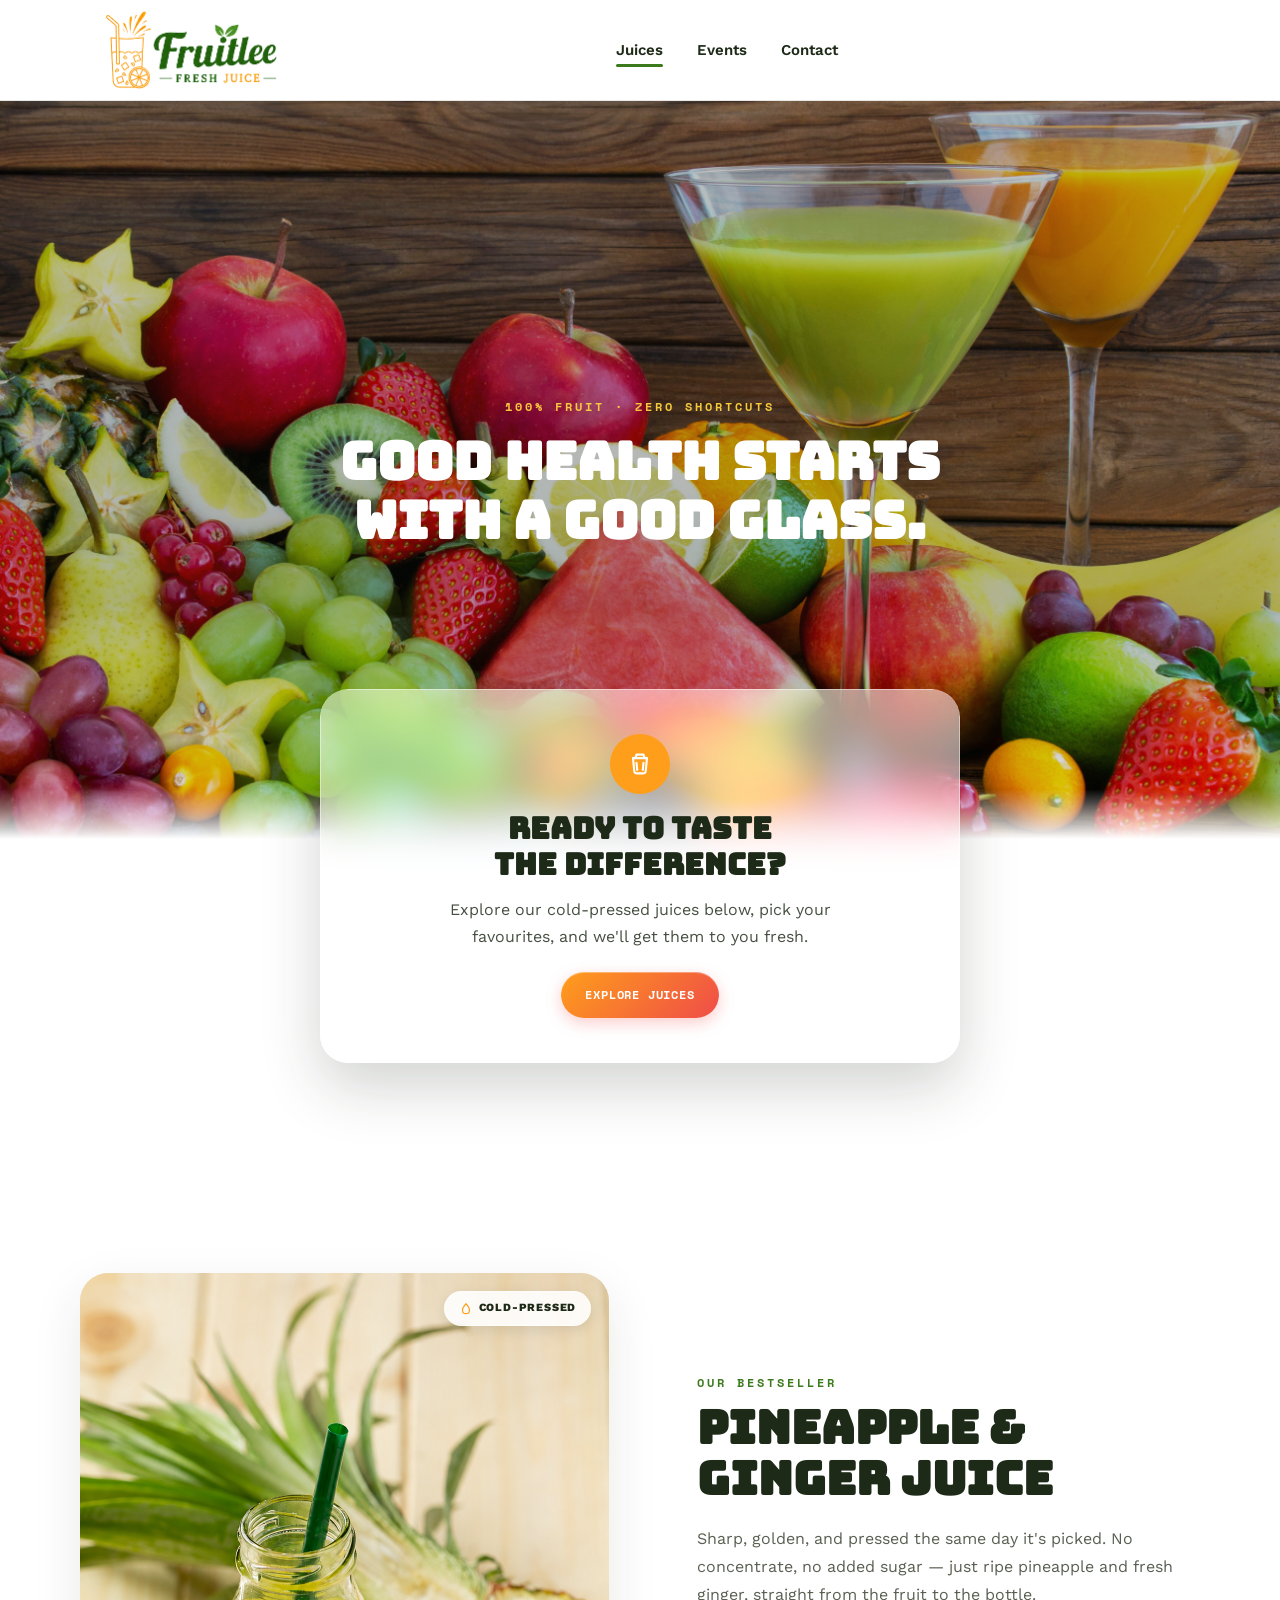
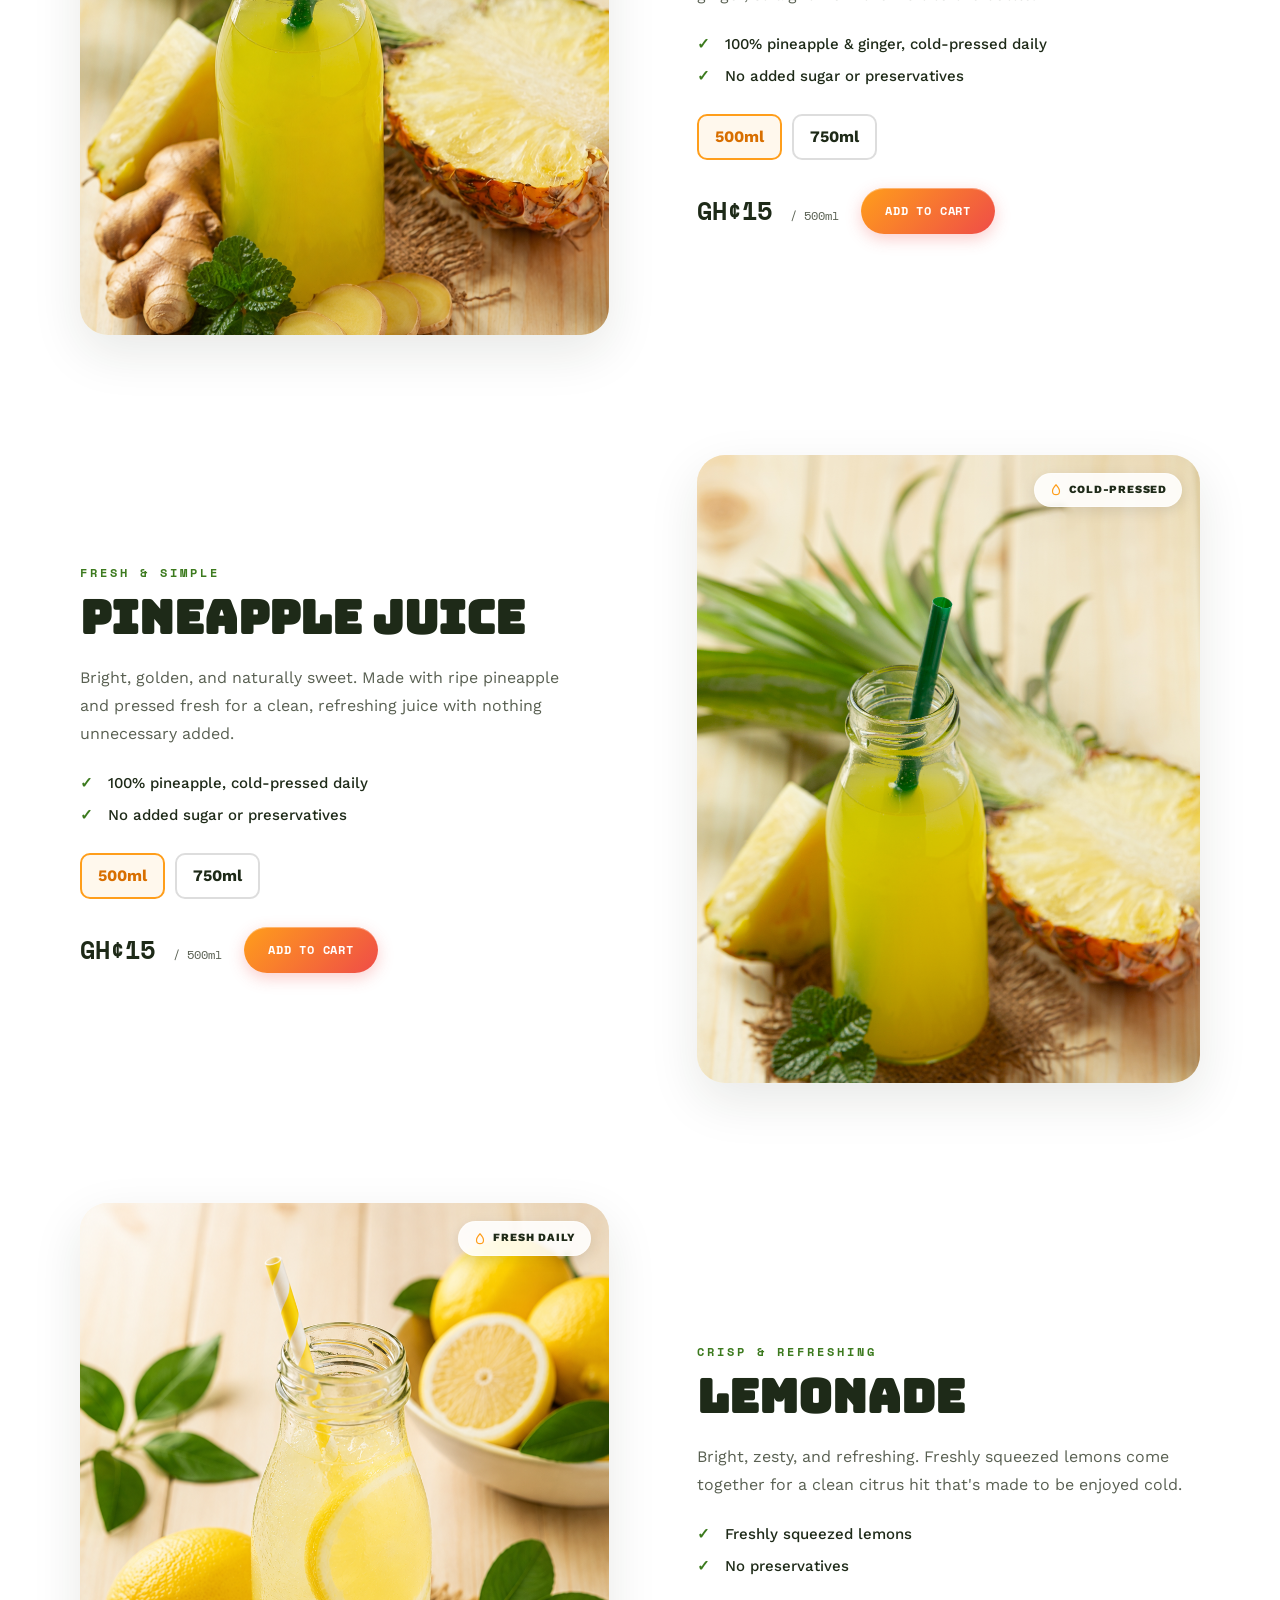
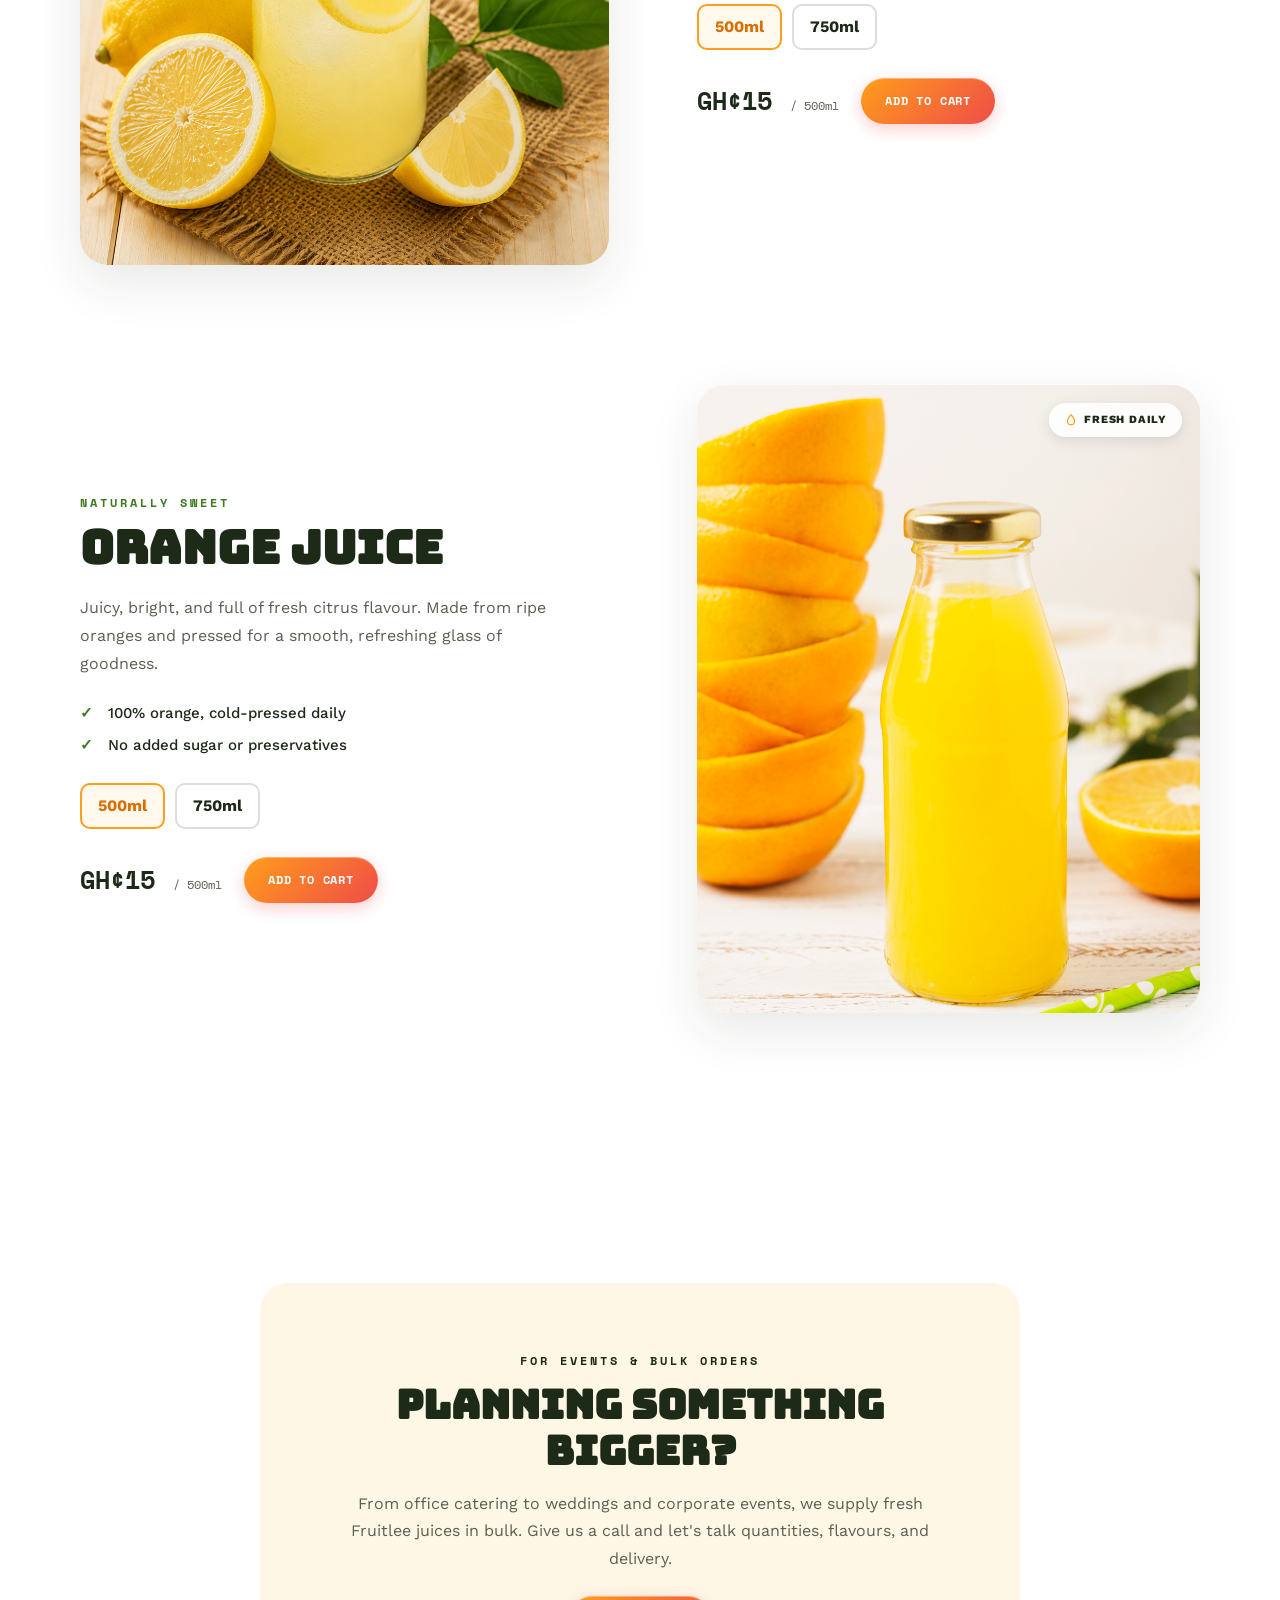
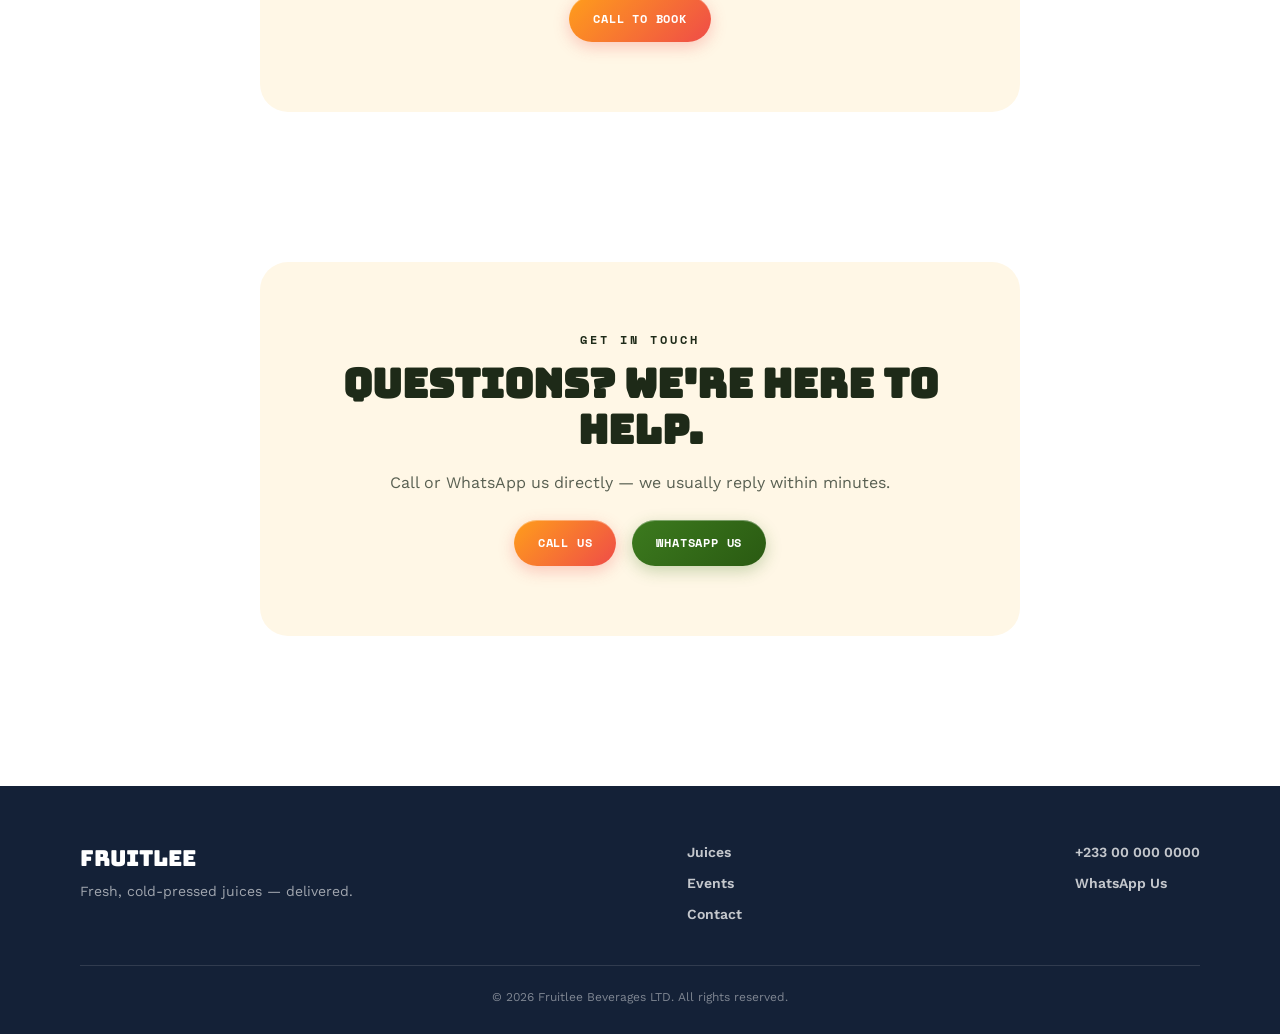
==== commit b6b5def2: "Updated UI" ====
--- a/index.html
+++ b/index.html
@@ -48,7 +48,6 @@
         <div class="nav-links" id="navLinks">
           <a href="#juices" class="current">Juices</a>
           <a href="#events">Events</a>
-          <a href="#process">Process</a>
           <a href="#contact">Contact</a>
         </div>
 
@@ -76,21 +75,77 @@
           <p class="eyebrow">100% Fruit · Zero Shortcuts</p>
           <h1>Good health starts with a good glass.</h1>
           <p>
-            Every bottle of Fruitlee is cold-pressed from real, ripe fruit — no
-            concentrate, no added sugar, no fillers. Just a fresh blend your
-            body actually recognizes, delivered straight to you.
+<!-- Hero paragraph-->
           </p>
         </div>
       </section>
 
+      <div class="welcome-carousel-wrap">
+        <div class="welcome-carousel-viewport">
+          <div class="welcome-track" id="welcomeTrack">
+            <div class="welcome-card">
+              <span class="welcome-card-icon">
+                <svg viewBox="0 0 24 24" fill="none" stroke="currentColor" stroke-width="1.8" stroke-linecap="round" stroke-linejoin="round" aria-hidden="true">
+                  <path d="M6 7h12l-1.1 11.2a2 2 0 0 1-2 1.8H9.1a2 2 0 0 1-2-1.8L6 7Z" />
+                  <path d="M8 7l1-3h6l1 3" />
+                  <path d="M9 11l0.6 6" />
+                  <path d="M15 11l-0.6 6" />
+                </svg>
+              </span>
+              <h2>Ready to taste the difference?</h2>
+              <p>
+                Explore our cold-pressed juices below, pick your favourites,
+                and we'll get them to you fresh.
+              </p>
+              <a href="#menu" class="btn">Explore Juices</a>
+            </div>
+
+            <div class="welcome-card">
+              <span class="welcome-card-icon">
+                <svg viewBox="0 0 24 24" fill="none" stroke="currentColor" stroke-width="1.8" stroke-linecap="round" stroke-linejoin="round" aria-hidden="true">
+                  <circle cx="6" cy="18" r="2.2" />
+                  <circle cx="18" cy="18" r="2.2" />
+                  <path d="M8 18h6.5" />
+                  <path d="M8 18l1.5-6h4l2 4h2.5" />
+                  <path d="M9.5 12h4" />
+                  <path d="M15.5 8.5h2.5" />
+                </svg>
+              </span>
+              <h2>Delivered fresh, fast.</h2>
+              <p>
+                We get your juice to you in Accra &amp; Tema within hours —
+                cold-pressed today, at your door before you know it.
+              </p>
+              <a href="#menu" class="btn">Explore Juices</a>
+            </div>
+
+            <div class="welcome-card">
+              <span class="welcome-card-icon">
+                <svg viewBox="0 0 24 24" fill="none" stroke="currentColor" stroke-width="1.8" stroke-linecap="round" stroke-linejoin="round" aria-hidden="true">
+                  <path d="M5 13c0-5 4-9 9-9h5v5c0 5-4 9-9 9H5v-5Z" />
+                  <path d="M5 18c4-4 9-6 14-13" />
+                </svg>
+              </span>
+              <h2>Zero shortcuts, ever.</h2>
+              <p>
+                No concentrate, no added sugar, no preservatives — just real
+                fruit, pressed fresh daily.
+              </p>
+              <a href="#menu" class="btn">Explore Juices</a>
+            </div>
+          </div>
+        </div>
+      </div>
+
       <!-- Products -->
-      <section class="products" aria-label="Our juices">
+      <section class="products" id="menu" aria-label="Our juices">
         <article class="product-section" data-product-name="Pineapple &amp; Ginger Juice" data-emoji="🍍">
           <div class="image-container">
-            <span class="badge-coldpressed">🍍 COLD-PRESSED</span>
+            <span class="badge-coldpressed"><svg viewBox="0 0 24 24" fill="none" stroke="currentColor" stroke-width="2" stroke-linecap="round" stroke-linejoin="round" aria-hidden="true"><path d="M12 3s6 6.5 6 11a6 6 0 0 1-12 0c0-4.5 6-11 6-11Z"/></svg>COLD-PRESSED</span>
             <img
               src="IMAGES/Pineapple Ginger.png"
               alt="Pineapple and ginger juice"
+              loading="lazy"
             />
           </div>
 
@@ -144,8 +199,8 @@
 
         <article class="product-section product-section--reverse" data-product-name="Pineapple Juice" data-emoji="🍍">
           <div class="image-container">
-            <span class="badge-coldpressed">🍍 COLD-PRESSED</span>
-            <img src="IMAGES/pineapple juice.jpg" alt="Fresh pineapple juice" />
+            <span class="badge-coldpressed"><svg viewBox="0 0 24 24" fill="none" stroke="currentColor" stroke-width="2" stroke-linecap="round" stroke-linejoin="round" aria-hidden="true"><path d="M12 3s6 6.5 6 11a6 6 0 0 1-12 0c0-4.5 6-11 6-11Z"/></svg>COLD-PRESSED</span>
+            <img src="IMAGES/pineapple juice.jpg" alt="Fresh pineapple juice" loading="lazy" />
           </div>
 
           <div class="feature-text">
@@ -198,8 +253,8 @@
 
         <article class="product-section" data-product-name="Lemonade" data-emoji="🍋">
           <div class="image-container">
-            <span class="badge-coldpressed">🍋 FRESH DAILY</span>
-            <img src="IMAGES/lemon.png" alt="Fresh lemonade" />
+            <span class="badge-coldpressed"><svg viewBox="0 0 24 24" fill="none" stroke="currentColor" stroke-width="2" stroke-linecap="round" stroke-linejoin="round" aria-hidden="true"><path d="M12 3s6 6.5 6 11a6 6 0 0 1-12 0c0-4.5 6-11 6-11Z"/></svg>FRESH DAILY</span>
+            <img src="IMAGES/lemon.png" alt="Fresh lemonade" loading="lazy" />
           </div>
 
           <div class="feature-text">
@@ -251,8 +306,8 @@
 
         <article class="product-section product-section--reverse" data-product-name="Orange Juice" data-emoji="🍊">
           <div class="image-container">
-            <span class="badge-coldpressed">🍊 FRESH DAILY</span>
-            <img src="IMAGES/orange juice.jpg" alt="Fresh orange juice" />
+            <span class="badge-coldpressed"><svg viewBox="0 0 24 24" fill="none" stroke="currentColor" stroke-width="2" stroke-linecap="round" stroke-linejoin="round" aria-hidden="true"><path d="M12 3s6 6.5 6 11a6 6 0 0 1-12 0c0-4.5 6-11 6-11Z"/></svg>FRESH DAILY</span>
+            <img src="IMAGES/orange juice.jpg" alt="Fresh orange juice" loading="lazy" />
           </div>
 
           <div class="feature-text">
@@ -314,14 +369,6 @@
         <a href="tel:+233000000000" class="btn">Call to Book</a>
       </section>
 
-      <section class="simple-section" id="process">
-        <p class="eyebrow">Our Process</p>
-        <h2>Fruit in. Fresh juice out.</h2>
-        <p>
-          We keep it simple: quality fruit, careful preparation, and no
-          unnecessary shortcuts.
-        </p>
-      </section>
 
       <section class="simple-section" id="contact">
         <p class="eyebrow">Get in Touch</p>
@@ -334,10 +381,36 @@
       </section>
     </main>
 
+    <footer class="site-footer">
+      <div class="footer-inner">
+        <div class="footer-brand">
+          <p class="footer-logo">Fruitlee</p>
+          <p class="footer-tagline">Fresh, cold-pressed juices — delivered.</p>
+        </div>
+
+        <nav class="footer-links" aria-label="Footer navigation">
+          <a href="#juices">Juices</a>
+          <a href="#events">Events</a>
+          <a href="#contact">Contact</a>
+        </nav>
+
+        <div class="footer-contact">
+          <a href="tel:+233000000000">+233 00 000 0000</a>
+          <a href="https://wa.me/233000000000">WhatsApp Us</a>
+        </div>
+      </div>
+
+      <p class="footer-bottom">© 2026 Fruitlee Beverages LTD. All rights reserved.</p>
+    </footer>
+
     <div class="call-modal-overlay" id="callModalOverlay">
       <div class="call-modal" role="dialog" aria-modal="true" aria-labelledby="callModalTitle">
         <button type="button" class="call-modal-close" id="callModalClose" aria-label="Close">×</button>
-        <span class="call-modal-icon">📞</span>
+        <span class="call-modal-icon">
+          <svg viewBox="0 0 24 24" fill="none" stroke="currentColor" stroke-width="1.8" stroke-linecap="round" stroke-linejoin="round" aria-hidden="true">
+            <path d="M6.5 4h2.7l1.4 4.2-1.9 1.6a11.5 11.5 0 0 0 5.5 5.5l1.6-1.9 4.2 1.4v2.7c0 1.1-.9 2-2 2C10.5 19.5 4.5 13.5 4.5 6c0-1.1.9-2 2-2Z" />
+          </svg>
+        </span>
         <h3 id="callModalTitle">Give us a call</h3>
         <p class="call-modal-number">+233 00 000 0000</p>
         <div class="call-modal-actions">
@@ -353,10 +426,17 @@
       <span class="cart-float-count" id="cartFloatCount">0</span>
     </a>
 
+    <!-- Floating back-to-top button -->
+    <button type="button" class="back-to-top-btn" id="backToTopBtn" aria-label="Scroll to top">
+      <svg viewBox="0 0 24 24" fill="none" stroke="currentColor" stroke-width="2.2" stroke-linecap="round" stroke-linejoin="round" aria-hidden="true">
+        <path d="M12 19V5" />
+        <path d="M6 11l6-6 6 6" />
+      </svg>
+    </button>
+
     <script>
       (() => {
         const overlay = document.getElementById("welcomeOverlay");
-        const header = document.getElementById("siteHeader");
         const hamburgerBtn = document.getElementById("hamburgerBtn");
         const navLinks = document.getElementById("navLinks");
 
@@ -366,25 +446,6 @@
             overlay.remove();
           }
         });
-
-        // Header behaviour.
-        const updateHeader = () => {
-          const scrolled = window.scrollY > 8;
-          header.classList.toggle("scrolled", scrolled);
-
-          if (window.innerWidth <= 820) {
-            const fadeDistance = 180;
-            const minOpacity = 0.25;
-            const ratio = Math.min(window.scrollY / fadeDistance, 1);
-            header.style.opacity = String(1 - ratio * (1 - minOpacity));
-          } else {
-            header.style.opacity = "";
-          }
-        };
-
-        window.addEventListener("scroll", updateHeader, { passive: true });
-        window.addEventListener("resize", updateHeader);
-        updateHeader();
 
         // Mobile navigation.
         hamburgerBtn?.addEventListener("click", () => {
@@ -486,6 +547,42 @@
               btn.disabled = false;
             }, 900);
           });
+        });
+
+        // ---- Welcome card carousel ----
+        const welcomeTrack = document.getElementById("welcomeTrack");
+        const welcomeSlides = welcomeTrack
+          ? welcomeTrack.querySelectorAll(".welcome-card")
+          : [];
+        const prefersReducedMotion = window.matchMedia(
+          "(prefers-reduced-motion: reduce)"
+        ).matches;
+        let currentSlide = 0;
+        const totalSlides = welcomeSlides.length;
+
+        const goToSlide = (index) => {
+          currentSlide = index;
+          welcomeTrack.style.transform = `translateX(-${index * 100}%)`;
+        };
+
+        if (welcomeTrack && totalSlides > 0 && !prefersReducedMotion) {
+          setInterval(() => {
+            goToSlide((currentSlide + 1) % totalSlides);
+          }, 5000);
+        }
+
+        // ---- Back to top ----
+        const backToTopBtn = document.getElementById("backToTopBtn");
+
+        const toggleBackToTop = () => {
+          backToTopBtn.classList.toggle("visible", window.scrollY > 500);
+        };
+
+        window.addEventListener("scroll", toggleBackToTop, { passive: true });
+        toggleBackToTop();
+
+        backToTopBtn?.addEventListener("click", () => {
+          window.scrollTo({ top: 0, behavior: "smooth" });
         });
 
         // ---- Call Us popup ----
--- a/css/styles.css
+++ b/css/styles.css
@@ -21,7 +21,6 @@
 
 html {
   scroll-behavior: smooth;
-  scroll-padding-top: 90px;
 }
 
 body {
@@ -58,22 +57,12 @@
 /* ---------- Header ---------- */
 
 .site-header {
-  position: sticky;
-  top: 0;
+  position: relative;
   z-index: 50;
-  background: rgba(255, 255, 255, 0.72);
+  background: rgba(255, 255, 255, 0.9);
   backdrop-filter: blur(20px) saturate(180%);
   -webkit-backdrop-filter: blur(20px) saturate(180%);
   border-bottom: 1px solid var(--border);
-  box-shadow: 0 1px 20px rgba(30, 42, 24, 0.05);
-  transition:
-    background 0.3s ease,
-    box-shadow 0.3s ease,
-    opacity 0.25s ease;
-}
-
-.site-header.scrolled {
-  background: rgba(255, 255, 255, 0.9);
   box-shadow: 0 6px 30px rgba(30, 42, 24, 0.1);
 }
 
@@ -178,7 +167,11 @@
 }
 
 .btn:active {
-  transform: translateY(0);
+  transform: scale(0.96);
+  box-shadow:
+    0 2px 8px rgba(239, 76, 72, 0.28),
+    inset 0 1px 0 rgba(255, 255, 255, 0.3);
+  filter: brightness(0.98);
 }
 
 .btn:disabled {
@@ -354,6 +347,9 @@
   top: 18px;
   right: 18px;
   z-index: 1;
+  display: inline-flex;
+  align-items: center;
+  gap: 6px;
   padding: 8px 14px;
   border: 1px solid rgba(255, 255, 255, 0.5);
   border-radius: 999px;
@@ -365,6 +361,13 @@
   box-shadow: 0 4px 14px rgba(0, 0, 0, 0.1);
 }
 
+.badge-coldpressed svg {
+  width: 14px;
+  height: 14px;
+  flex-shrink: 0;
+  color: var(--mango);
+}
+
 .feature-text {
   width: min(100%, 500px);
 }
@@ -419,7 +422,11 @@
 }
 
 .size-btn {
+  display: inline-flex;
+  align-items: center;
+  justify-content: center;
   min-width: 82px;
+  min-height: 44px;
   padding: 9px 16px;
   border: 2px solid #ddd;
   border-radius: 10px;
@@ -439,6 +446,10 @@
   border-color: var(--mango);
 }
 
+.size-btn:active {
+  transform: scale(0.95);
+}
+
 .size-btn.active {
   border-color: var(--mango);
   background: #fff8ed;
@@ -464,6 +475,73 @@
   color: var(--muted);
   font-size: 12px;
   font-weight: 400;
+}
+
+/* ---------- Welcome card carousel (glassmorphism) ---------- */
+
+.welcome-carousel-wrap {
+  position: relative;
+  z-index: 5;
+  width: min(calc(100% - 48px), 640px);
+  margin: -150px auto 90px;
+}
+
+.welcome-carousel-viewport {
+  overflow: hidden;
+  border-radius: var(--radius);
+  box-shadow: 0 24px 60px rgba(30, 42, 24, 0.2);
+}
+
+.welcome-track {
+  display: flex;
+  transition: transform 0.6s ease;
+}
+
+.welcome-card {
+  flex: 0 0 100%;
+  box-sizing: border-box;
+  padding: 44px 40px;
+  background: rgba(255, 255, 255, 0.55);
+  backdrop-filter: blur(20px) saturate(180%);
+  -webkit-backdrop-filter: blur(20px) saturate(180%);
+  border: 1px solid rgba(255, 255, 255, 0.45);
+  text-align: center;
+}
+
+.welcome-card-icon {
+  display: inline-flex;
+  align-items: center;
+  justify-content: center;
+  width: 60px;
+  height: 60px;
+  margin-bottom: 16px;
+  border-radius: 999px;
+  background: var(--mango);
+}
+
+.welcome-card-icon svg {
+  width: 28px;
+  height: 28px;
+  color: #fff;
+}
+
+.welcome-card h2 {
+  font-family: "Bungee", sans-serif;
+  font-size: clamp(22px, 3vw, 30px);
+  line-height: 1.2;
+  text-wrap: balance;
+}
+
+.welcome-card p {
+  max-width: 440px;
+  margin: 14px auto 0;
+  color: var(--ink);
+  opacity: 0.82;
+  line-height: 1.7;
+}
+
+.welcome-card .btn {
+  margin-top: 22px;
 }
 
 /* ---------- Secondary sections ---------- */
@@ -560,6 +638,17 @@
   font-size: 18px;
   line-height: 1;
   cursor: pointer;
+  transition:
+    background 0.2s ease,
+    transform 0.15s ease;
+}
+
+.call-modal-close:hover {
+  background: #ffe9c9;
+}
+
+.call-modal-close:active {
+  transform: scale(0.88);
 }
 
 .call-modal-icon {
@@ -570,8 +659,13 @@
   height: 56px;
   margin-bottom: 14px;
   border-radius: 999px;
-  background: var(--paper);
-  font-size: 24px;
+  background: var(--mango);
+}
+
+.call-modal-icon svg {
+  width: 24px;
+  height: 24px;
+  color: #fff;
 }
 
 .call-modal h3 {
@@ -619,6 +713,10 @@
 .btn-secondary:hover {
   border-color: var(--mango);
   transform: translateY(-2px);
+}
+
+.btn-secondary:active {
+  transform: scale(0.96);
 }
 
 /* ---------- Floating cart / checkpoint button ---------- */
@@ -657,6 +755,10 @@
   box-shadow: 0 14px 34px rgba(30, 42, 24, 0.4);
 }
 
+.cart-float-btn:active {
+  transform: scale(0.95);
+}
+
 .cart-float-count {
   display: inline-flex;
   align-items: center;
@@ -671,12 +773,54 @@
   font-weight: 800;
 }
 
+.back-to-top-btn {
+  position: fixed;
+  left: 24px;
+  bottom: 24px;
+  z-index: 70;
+  display: none;
+  align-items: center;
+  justify-content: center;
+  width: 48px;
+  height: 48px;
+  border: 0;
+  border-radius: 999px;
+  background: var(--mango);
+  color: #fff;
+  box-shadow:
+    0 10px 28px rgba(30, 42, 24, 0.25),
+    inset 0 1px 0 rgba(255, 255, 255, 0.25);
+  cursor: pointer;
+  transition:
+    transform 0.18s ease,
+    box-shadow 0.18s ease;
+}
+
+.back-to-top-btn.visible {
+  display: inline-flex;
+}
+
+.back-to-top-btn svg {
+  width: 20px;
+  height: 20px;
+}
+
+.back-to-top-btn:hover {
+  transform: translateY(-2px);
+  box-shadow: 0 14px 34px rgba(30, 42, 24, 0.3);
+}
+
+.back-to-top-btn:active {
+  transform: scale(0.9);
+}
+
 /* ---------- Order summary strip (checkout + confirmation) ---------- */
 
 .order-summary {
   margin-top: 32px;
   padding: 20px 22px;
   border-radius: 18px;
+  border: 1px solid var(--border);
   background: var(--paper);
 }
 
@@ -804,6 +948,7 @@
   padding: 18px 20px;
   border-radius: 16px;
   margin-bottom: 18px;
+  box-shadow: 0 4px 16px rgba(30, 42, 24, 0.05);
 }
 
 .notice-card p {
@@ -817,22 +962,87 @@
 }
 
 .notice-icon {
+  display: inline-flex;
+  align-items: center;
+  justify-content: center;
   flex-shrink: 0;
-  font-size: 20px;
-  line-height: 1;
+  width: 40px;
+  height: 40px;
+  border-radius: 999px;
+}
+
+.notice-icon svg {
+  width: 20px;
+  height: 20px;
+  color: #fff;
 }
 
 .notice-delivery {
   background: rgba(60, 122, 30, 0.08);
 }
 
+.notice-delivery .notice-icon {
+  background: var(--leaf);
+}
+
 .notice-payment {
   background: rgba(255, 158, 27, 0.1);
+}
+
+.notice-payment .notice-icon {
+  background: var(--mango);
 }
 
 .checkout-submit-btn {
   width: 100%;
   margin-top: 8px;
+}
+
+.payment-toggle {
+  display: flex;
+  gap: 10px;
+  margin-bottom: 18px;
+}
+
+.payment-option {
+  flex: 1;
+  display: inline-flex;
+  align-items: center;
+  justify-content: center;
+  min-height: 46px;
+  padding: 12px 16px;
+  border: 2px solid #ddd;
+  border-radius: 12px;
+  background: #fff;
+  color: var(--ink);
+  font-weight: 700;
+  font-size: 14px;
+  cursor: pointer;
+  transition:
+    border-color 0.2s ease,
+    color 0.2s ease,
+    background 0.2s ease,
+    transform 0.15s ease;
+}
+
+.payment-option:hover {
+  border-color: var(--mango);
+}
+
+.payment-option:active {
+  transform: scale(0.96);
+}
+
+.payment-option.active {
+  border-color: var(--mango);
+  background: #fff8ed;
+  color: #d86f00;
+}
+
+@media (max-width: 480px) {
+  .payment-toggle {
+    flex-direction: column;
+  }
 }
 
 @media (max-width: 600px) {
@@ -857,8 +1067,11 @@
   border-radius: 999px;
   background: var(--leaf);
   color: #fff;
-  font-size: 26px;
-  font-weight: 800;
+}
+
+.confirmation-icon svg {
+  width: 26px;
+  height: 26px;
 }
 
 .confirmation-wrap .order-summary,
@@ -963,9 +1176,13 @@
 .checkpoint-item-media:not(:has(img)) .checkpoint-item-emoji {
   width: 32px;
   height: 32px;
-  font-size: 18px;
   background: transparent;
   box-shadow: none;
+}
+
+.checkpoint-item-media:not(:has(img)) .checkpoint-item-emoji svg {
+  width: 18px;
+  height: 18px;
 }
 
 .checkpoint-item-media img {
@@ -983,8 +1200,13 @@
   height: 24px;
   border-radius: 999px;
   background: #fff;
-  font-size: 13px;
   box-shadow: 0 2px 8px rgba(0, 0, 0, 0.15);
+}
+
+.checkpoint-item-emoji svg {
+  width: 13px;
+  height: 13px;
+  color: var(--mango);
 }
 
 .checkpoint-item-info {
@@ -1040,12 +1262,17 @@
   cursor: pointer;
   transition:
     background 0.2s ease,
-    color 0.2s ease;
+    color 0.2s ease,
+    transform 0.15s ease;
 }
 
 .qty-btn:hover {
   background: var(--paper);
   color: #d86f00;
+}
+
+.qty-btn:active {
+  transform: scale(0.88);
 }
 
 .qty-value {
@@ -1081,12 +1308,17 @@
   cursor: pointer;
   transition:
     background 0.2s ease,
-    color 0.2s ease;
+    color 0.2s ease,
+    transform 0.15s ease;
 }
 
 .remove-item-btn:hover {
   background: rgba(239, 76, 72, 0.1);
   color: var(--watermelon);
+}
+
+.remove-item-btn:active {
+  transform: scale(0.88);
 }
 
 .checkpoint-empty {
@@ -1105,8 +1337,13 @@
   height: 64px;
   margin-bottom: 18px;
   border-radius: 999px;
-  background: #fff;
-  font-size: 28px;
+  background: var(--mango);
+}
+
+.checkpoint-empty-icon svg {
+  width: 28px;
+  height: 28px;
+  color: #fff;
 }
 
 .checkpoint-empty p {
@@ -1131,6 +1368,7 @@
   border-top: 3px solid var(--leaf);
   border-radius: 4px 4px 18px 18px;
   background: var(--paper);
+  box-shadow: 0 4px 16px rgba(30, 42, 24, 0.05);
 }
 
 .checkpoint-summary-row {
@@ -1222,7 +1460,7 @@
   z-index: 9999;
   display: grid;
   place-items: center;
-  background: var(--paper);
+  background: #fff; /* CHANGE HERE: intro overlay background color (was var(--paper)) */
   animation: welcomeOverlayOut 0.9s ease 2.4s forwards;
 }
 
@@ -1257,34 +1495,19 @@
 /* ---------- Responsive ---------- */
 
 @media (max-width: 820px) {
-  .site-header,
-  .site-header.scrolled {
-    position: fixed;
-    inset: 0 0 auto;
-    background: transparent;
-    backdrop-filter: none;
-    -webkit-backdrop-filter: none;
-    border-bottom: 0;
-    box-shadow: none;
-  }
-
   .nav {
     min-height: 88px;
-    justify-content: flex-end;
+    justify-content: center;
     padding: 10px 20px;
   }
 
   .logo {
-    position: absolute;
-    top: 50%;
-    left: 50%;
-    max-width: calc(100% - 130px);
-    transform: translate(-50%, -50%);
+    max-width: calc(100% - 60px);
   }
 
   .logo-img {
     max-width: 100%;
-    height: 84px;
+    height: 64px;
   }
 
   .nav-links {
@@ -1292,6 +1515,7 @@
     top: 100%;
     right: 0;
     left: 0;
+    z-index: 60;
     display: none;
     flex-direction: column;
     align-items: flex-start;
@@ -1323,15 +1547,11 @@
     display: flex;
   }
 
-  .hamburger span {
-    background: #fff;
-    box-shadow: 0 1px 3px rgba(0, 0, 0, 0.35);
-  }
-
-  .hamburger.open span,
-  .site-header.scrolled .hamburger span {
-    background: var(--ink);
-    box-shadow: none;
+  .nav-right {
+    position: absolute;
+    top: 50%;
+    right: 20px;
+    transform: translateY(-50%);
   }
 
   .nav-right > .btn {
@@ -1345,7 +1565,16 @@
   }
 
   .hero-inner {
-    padding: 150px 24px 90px;
+    padding: 70px 24px 90px;
+  }
+
+  .welcome-carousel-wrap {
+    margin: -90px auto 70px;
+    width: min(calc(100% - 40px), 560px);
+  }
+
+  .welcome-card {
+    padding: 34px 28px;
   }
 
   .product-section,
@@ -1399,6 +1628,11 @@
   .cart-float-btn:hover {
     transform: translateX(50%) translateY(-2px);
   }
+
+  .back-to-top-btn {
+    left: 20px;
+    bottom: 20px;
+  }
 }
 
 @media (max-width: 480px) {
@@ -1408,11 +1642,15 @@
   }
 
   .logo {
-    max-width: calc(100% - 100px);
+    max-width: calc(100% - 56px);
   }
 
   .logo-img {
-    height: 70px;
+    height: 54px;
+  }
+
+  .nav-right {
+    right: 14px;
   }
 
   .hero {
@@ -1420,7 +1658,7 @@
   }
 
   .hero-inner {
-    padding: 130px 20px 80px;
+    padding: 56px 20px 80px;
   }
 
   .hero h1 {
@@ -1429,6 +1667,18 @@
 
   .hero p:not(.eyebrow) {
     font-size: 16px;
+  }
+
+  .welcome-carousel-wrap {
+    margin: -60px auto 56px;
+  }
+
+  .welcome-card {
+    padding: 28px 22px;
+  }
+
+  .footer-inner {
+    flex-direction: column;
   }
 
   .product-section,
@@ -1469,6 +1719,65 @@
   .cart-float-btn {
     padding: 12px 18px;
   }
+}/* ---------- Footer ---------- */
+
+.site-footer {
+  margin-top: 60px;
+  padding: 56px 24px 28px;
+  background: #142137;
+  color: rgba(255, 255, 255, 0.75);
+}
+
+.footer-inner {
+  display: flex;
+  flex-wrap: wrap;
+  justify-content: space-between;
+  gap: 32px;
+  width: min(100%, var(--content-width));
+  margin: 0 auto;
+}
+
+.footer-logo {
+  font-family: "Bungee", sans-serif;
+  font-size: 22px;
+  color: #fff;
+}
+
+.footer-tagline {
+  margin-top: 6px;
+  font-size: 14px;
+  color: rgba(255, 255, 255, 0.6);
+}
+
+.footer-links,
+.footer-contact {
+  display: flex;
+  flex-direction: column;
+  gap: 10px;
+  font-size: 14px;
+  font-weight: 600;
+}
+
+.footer-links a,
+.footer-contact a {
+  color: rgba(255, 255, 255, 0.75);
+  transition: color 0.2s ease;
+}
+
+.footer-links a:hover,
+.footer-contact a:hover {
+  color: var(--pineapple);
+}
+
+.footer-bottom {
+  margin-top: 40px;
+  padding-top: 22px;
+  border-top: 1px solid rgba(255, 255, 255, 0.12);
+  width: min(100%, var(--content-width));
+  margin-inline: auto;
+  text-align: center;
+  font-size: 12px;
+  color: rgba(255, 255, 255, 0.45);
 }
 
 /* Respect users who prefer reduced motion. */
@@ -1476,7 +1785,7 @@
   html {
     scroll-behavior: auto;
   }
-
+  
   .welcome-overlay {
     display: none;
   }
